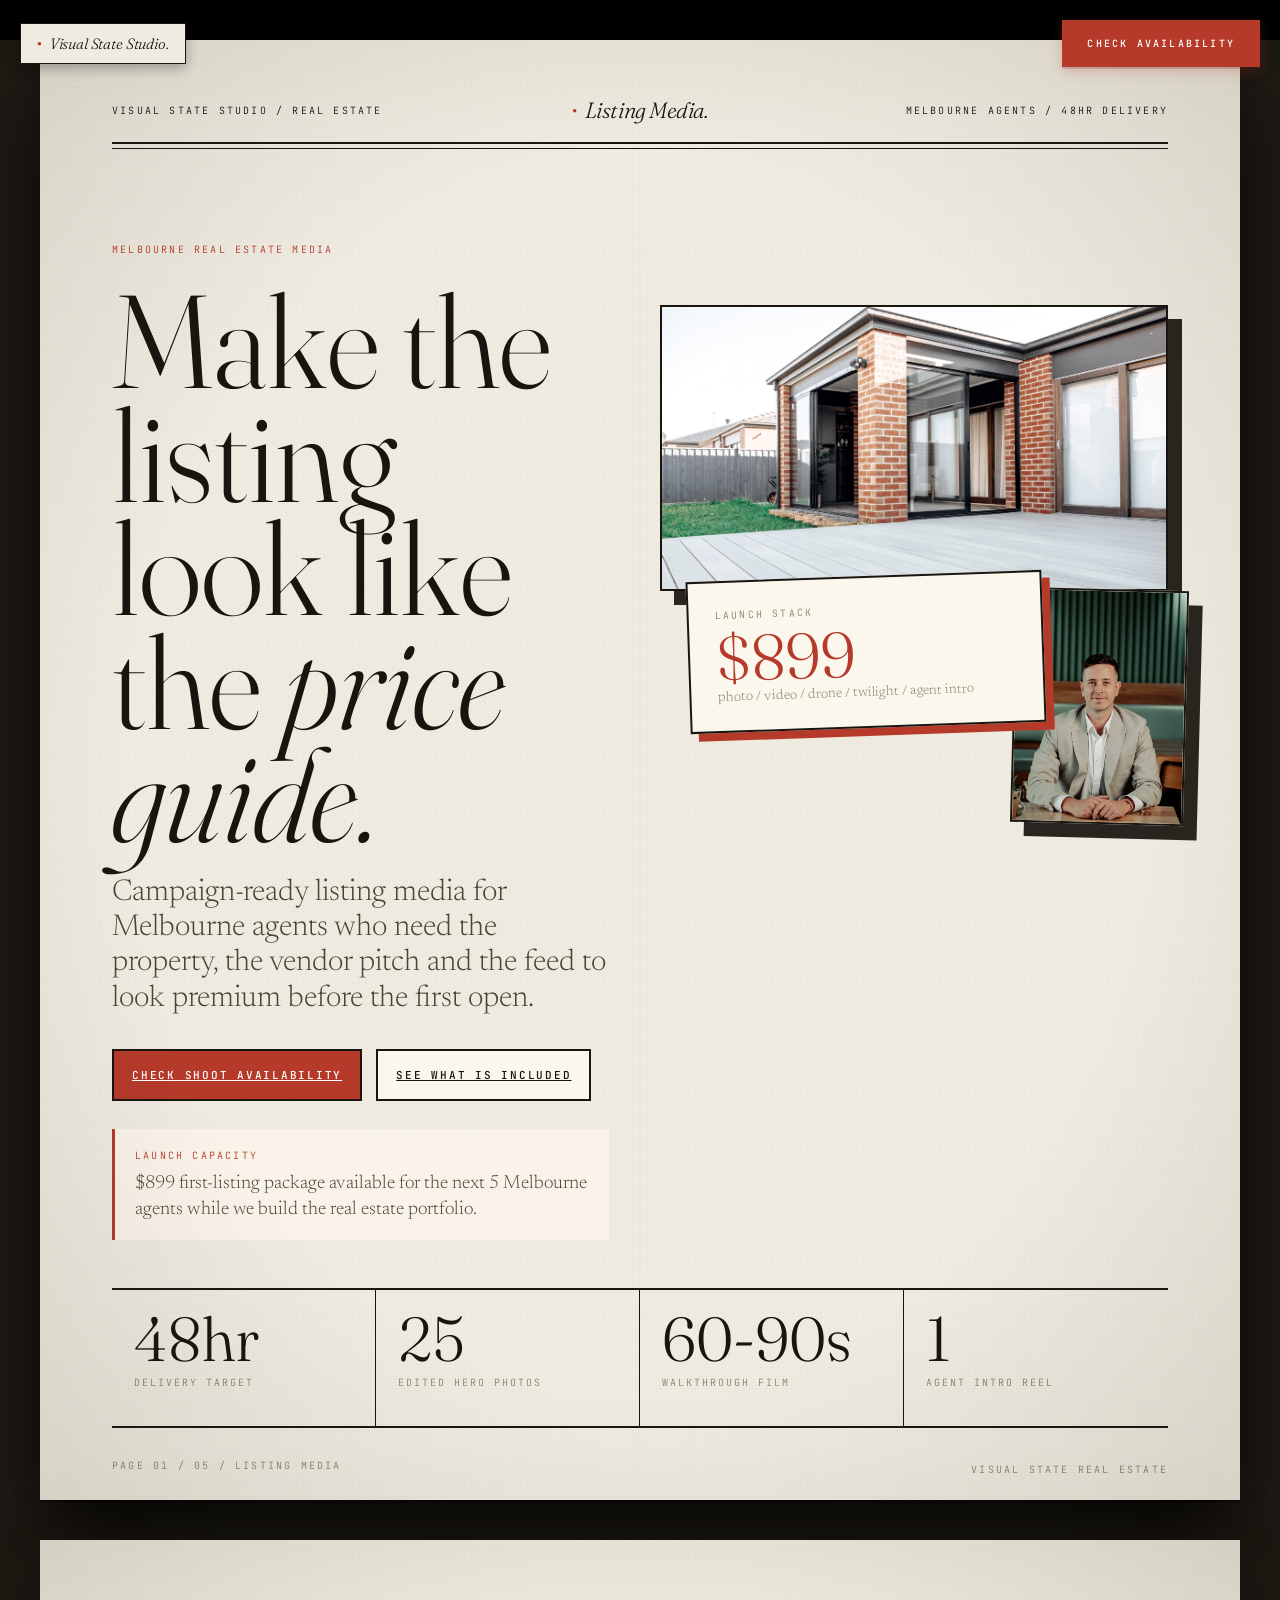
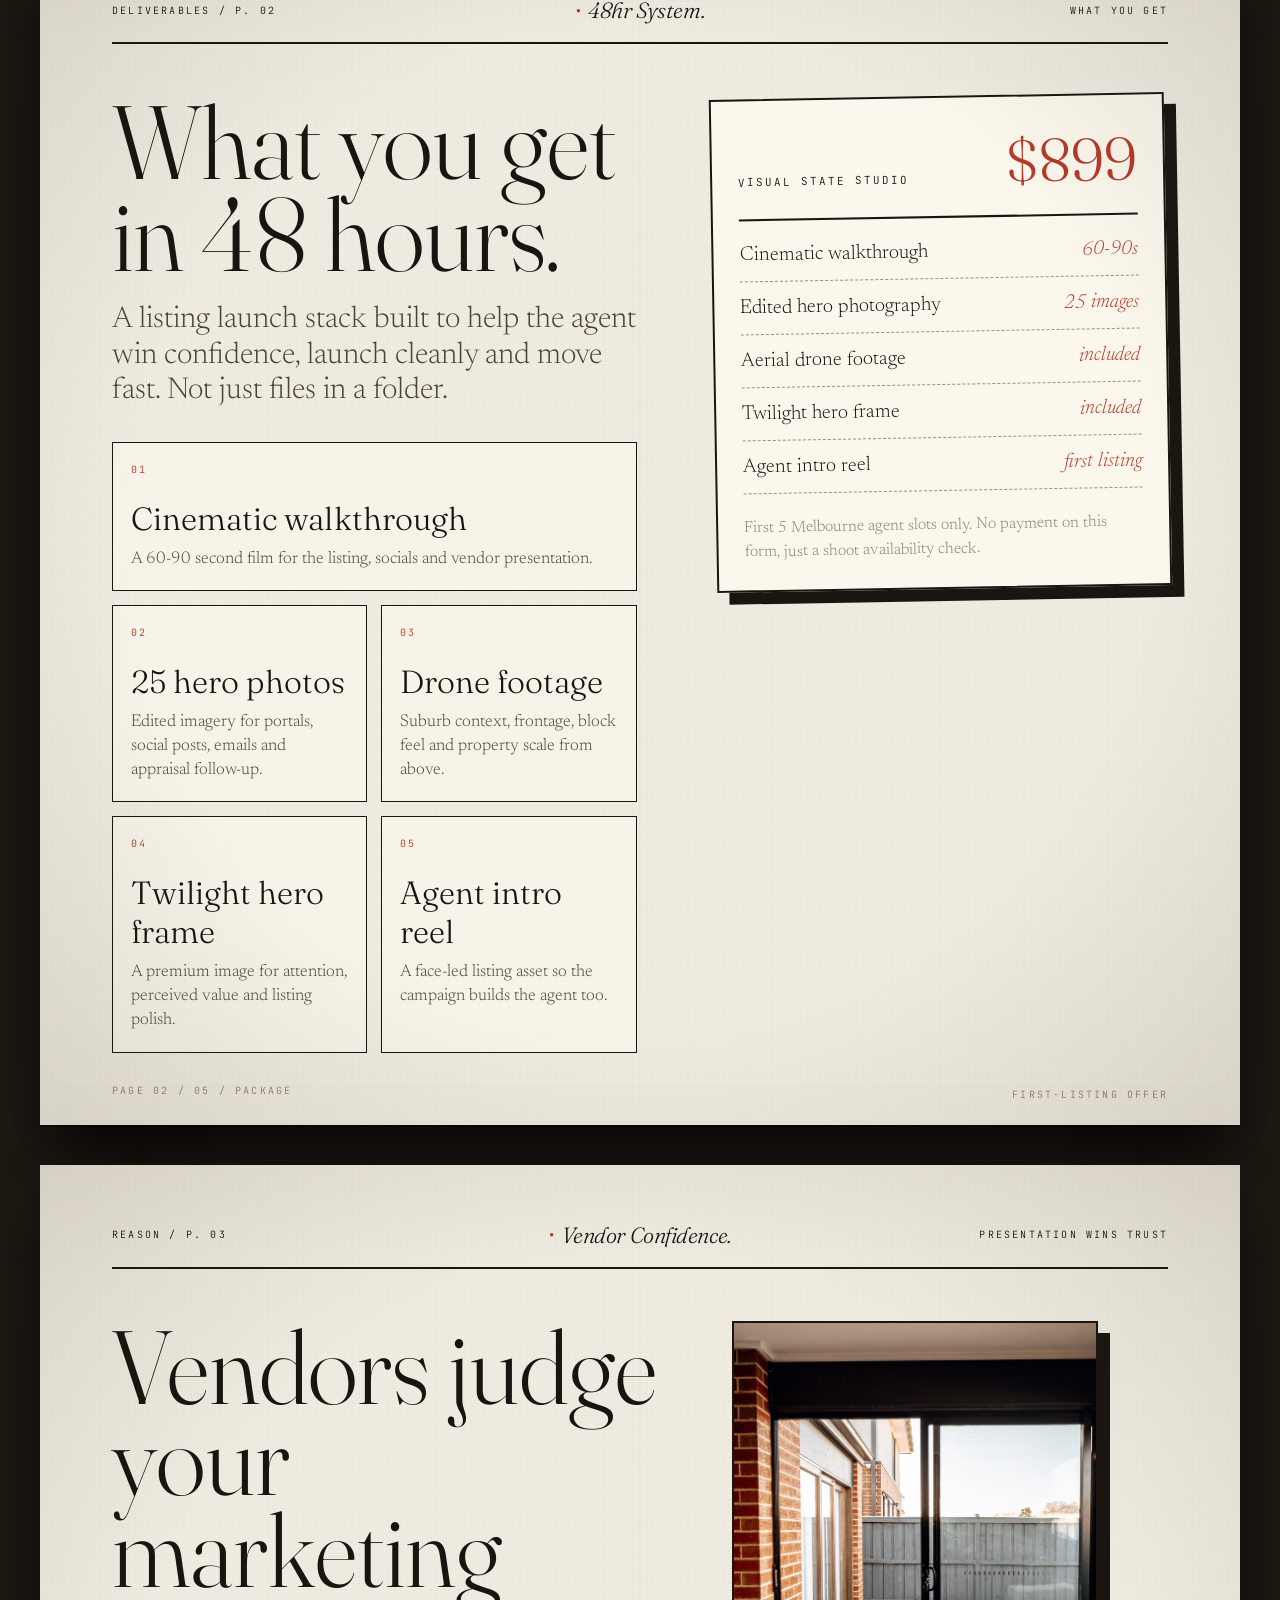
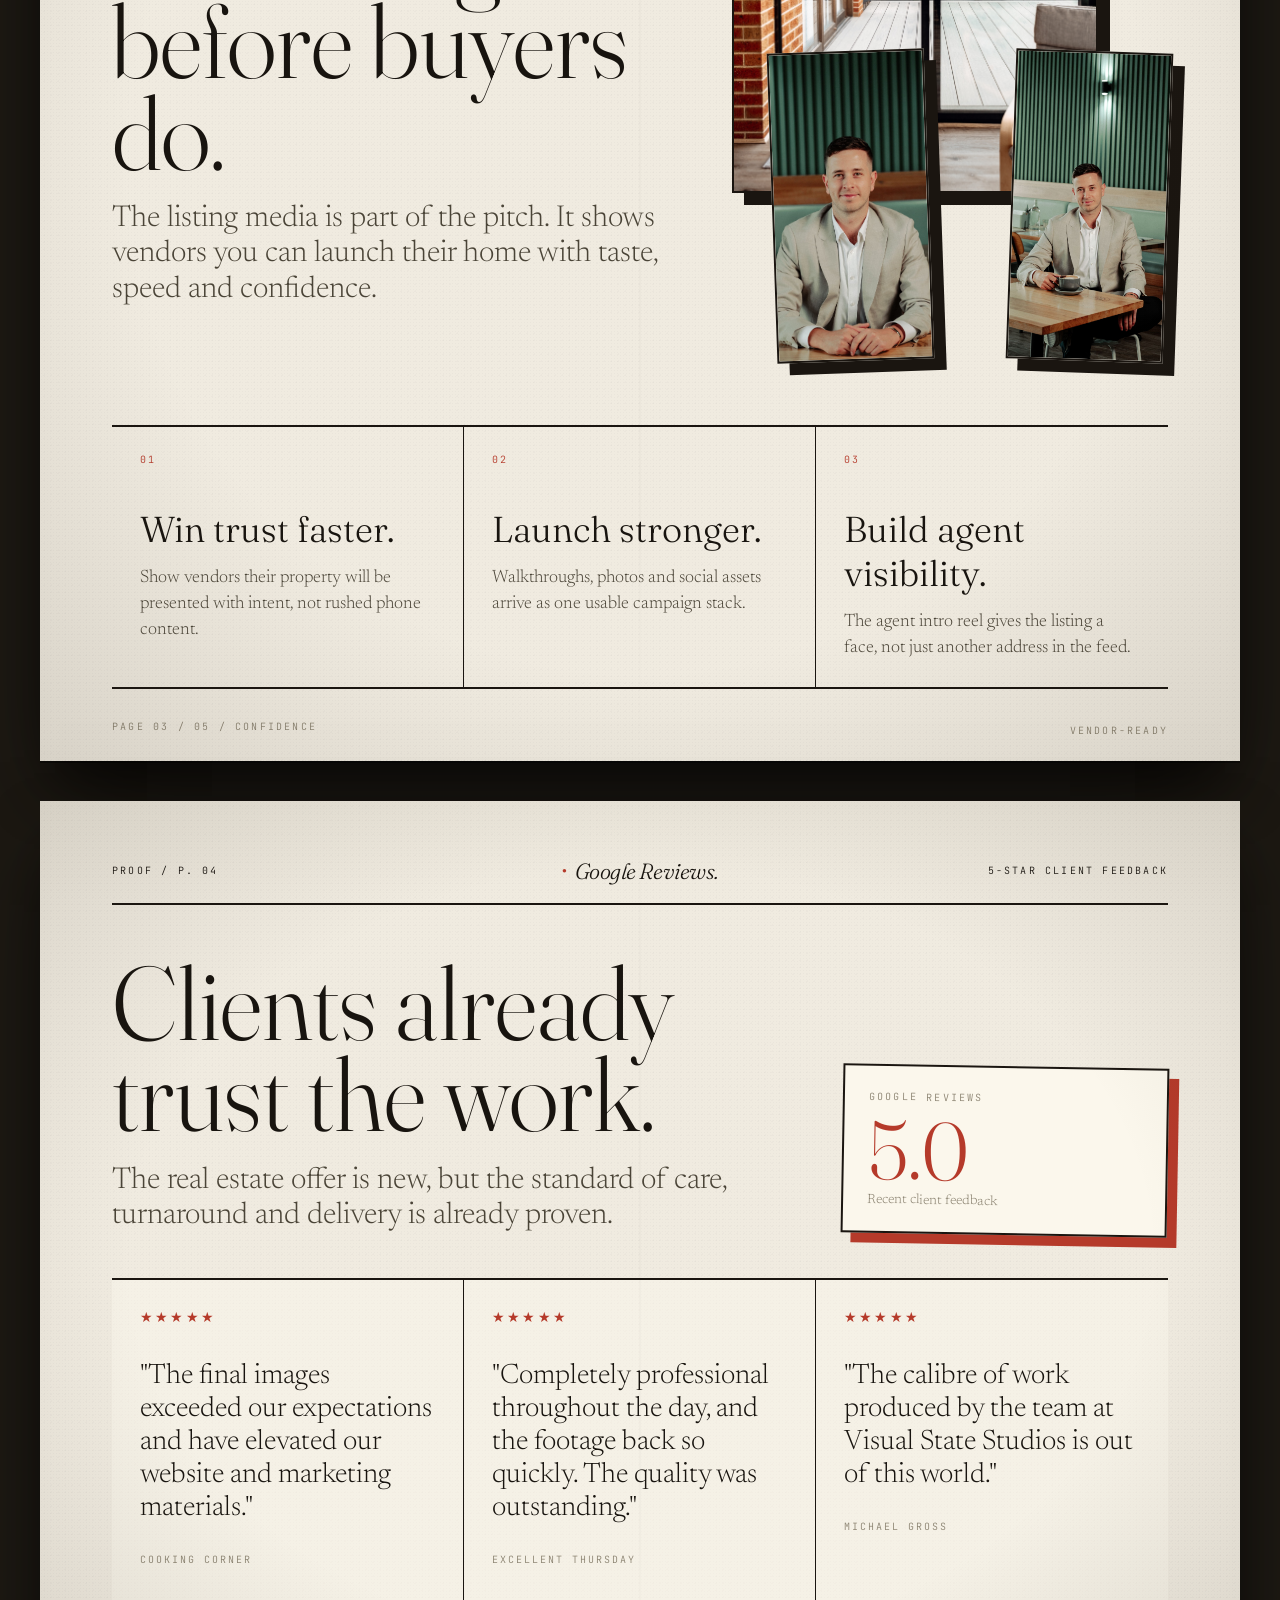
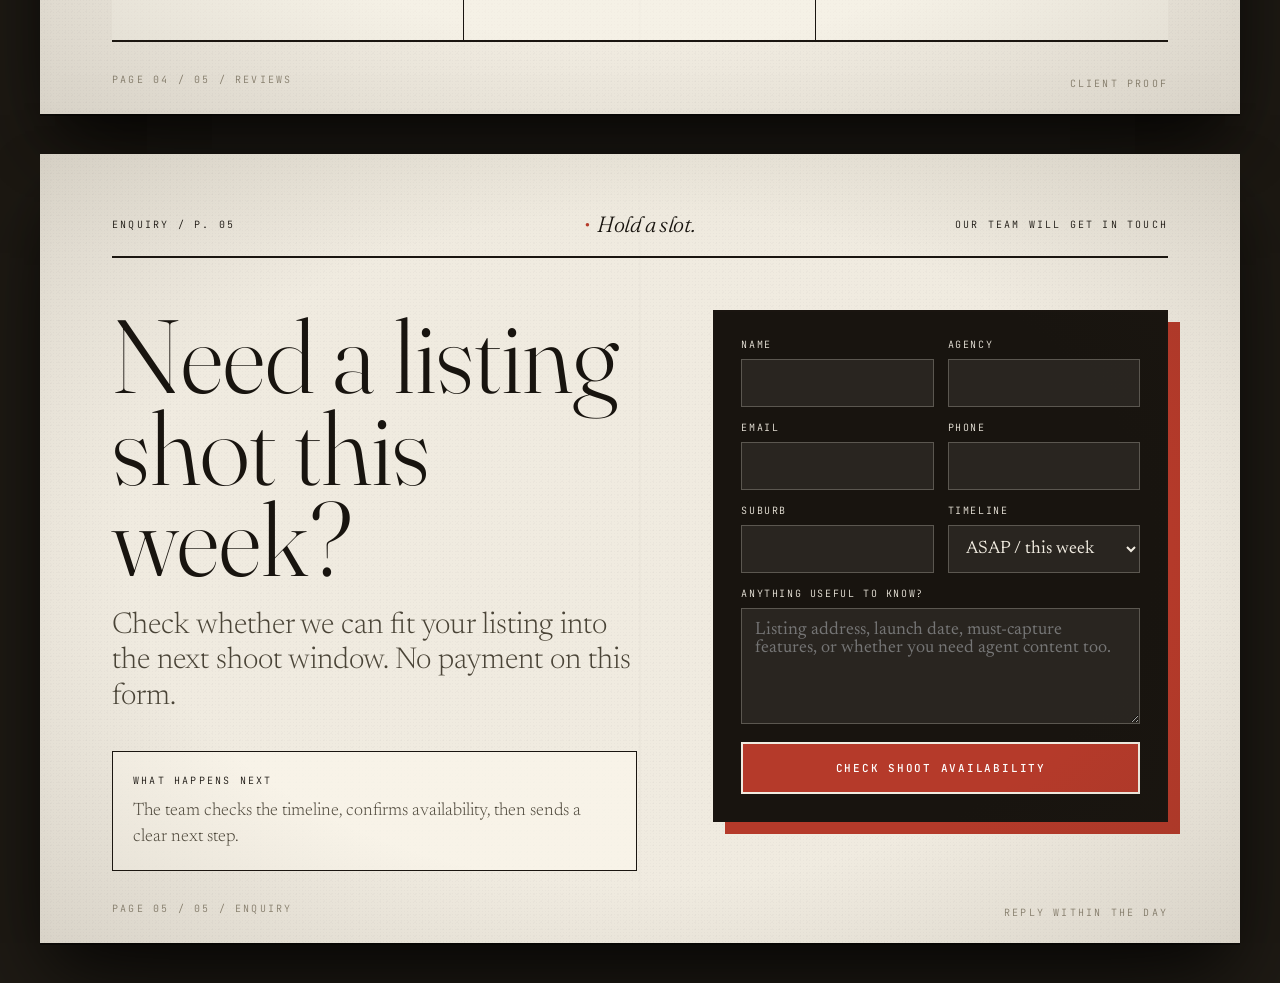
==== real-estate/index.html @ 93a96a88 "Add real estate landing page" ====
<!DOCTYPE html>
<html lang="en">
<head>
<meta charset="UTF-8">
<meta name="viewport" content="width=device-width, initial-scale=1.0">
<meta name="robots" content="noindex, nofollow">
<meta name="theme-color" content="#1E1A14">

<title>Real Estate Listing Media - Visual State Studio</title>
<meta name="description" content="Premium Melbourne real estate listing media for agents: cinematic walkthroughs, hero photos, drone, twilight and agent intro content.">
<link rel="canonical" href="https://visualstate.studio/real-estate/">

<meta property="og:type" content="website">
<meta property="og:url" content="https://visualstate.studio/real-estate/">
<meta property="og:title" content="Real Estate Listing Media - Visual State Studio">
<meta property="og:description" content="Make the listing look like the price guide. Photo, video, drone, twilight and agent launch assets for Melbourne agents.">
<meta property="og:image" content="https://visualstate.studio/assets/real-estate/house-1-web.jpg">
<meta property="og:site_name" content="Visual State Studio">

<meta name="twitter:card" content="summary_large_image">
<meta name="twitter:title" content="Real Estate Listing Media - Visual State Studio">
<meta name="twitter:description" content="Premium listing media for Melbourne agents. 48-hour launch package available.">
<meta name="twitter:image" content="https://visualstate.studio/assets/real-estate/house-1-web.jpg">

<link rel="icon" type="image/svg+xml" href="../assets/favicon/favicon.svg">
<link rel="icon" type="image/x-icon" href="../assets/favicon/favicon.ico">
<link rel="apple-touch-icon" sizes="180x180" href="../assets/favicon/favicon-180x180.png">

<link rel="preconnect" href="https://fonts.googleapis.com">
<link rel="preconnect" href="https://fonts.gstatic.com" crossorigin>
<link rel="preload" as="style" href="https://fonts.googleapis.com/css2?family=Fraunces:ital,opsz,wght@0,9..144,300;0,9..144,400;1,9..144,300;1,9..144,400&family=Newsreader:ital,wght@0,300;0,400;1,300;1,400&family=JetBrains+Mono:wght@300;400;500&family=Caveat:wght@400;600&display=swap">
<link href="https://fonts.googleapis.com/css2?family=Fraunces:ital,opsz,wght@0,9..144,300;0,9..144,400;1,9..144,300;1,9..144,400&family=Newsreader:ital,wght@0,300;0,400;1,300;1,400&family=JetBrains+Mono:wght@300;400;500&family=Caveat:wght@400;600&display=swap" rel="stylesheet">

<link rel="stylesheet" href="../assets/css/site.css">
<link rel="stylesheet" href="../assets/css/real-estate.css">
</head>
<body class="real-estate-page">

<div class="topbar">
  <a href="#cover" class="topbar-brand">Visual State Studio.</a>
  <a href="#enquiry" class="topbar-cta" data-arrow="none">Check availability</a>
</div>

<main>
  <article class="page re-cover" id="cover" data-screen-label="01 / Real Estate">
    <header class="letterhead">
      <div class="letterhead-left">Visual State Studio / Real Estate</div>
      <div class="letterhead-mark">Listing <em>Media.</em></div>
      <div class="letterhead-right">Melbourne agents / 48hr delivery</div>
    </header>
    <div class="rule-thin"></div>

    <div class="re-hero">
      <div class="re-copy">
        <span class="mono re-kicker">Melbourne real estate media</span>
        <h1>Make the listing look like the <em>price guide.</em></h1>
        <p>
          Campaign-ready listing media for Melbourne agents who need the property, the vendor pitch
          and the feed to look premium before the first open.
        </p>
        <div class="re-actions">
          <a class="re-btn re-btn-primary" href="#enquiry">Check shoot availability</a>
          <a class="re-btn re-btn-secondary" href="#package">See what is included</a>
        </div>
        <div class="re-capacity-note">
          <span class="mono">Launch capacity</span>
          <p>$899 first-listing package available for the next 5 Melbourne agents while we build the real estate portfolio.</p>
        </div>
      </div>

      <div class="re-visual-stack" aria-label="Listing media preview">
        <figure class="re-frame re-frame-main">
          <video class="re-hero-video" autoplay muted loop playsinline preload="metadata" poster="../assets/real-estate/house-1-web.jpg">
            <source src="../assets/real-estate/6000kbs.mp4" type="video/mp4">
          </video>
        </figure>
        <figure class="re-frame re-frame-small">
          <img src="../assets/real-estate/agent-1-web.jpg" alt="Real estate agent brand content captured by Visual State Studio">
        </figure>
        <div class="re-stat-card">
          <span class="mono">Launch stack</span>
          <strong>$899</strong>
          <small>photo / video / drone / twilight / agent intro</small>
        </div>
      </div>
    </div>

    <div class="re-proof-strip" aria-label="Offer highlights">
      <div><strong>48hr</strong><span>delivery target</span></div>
      <div><strong>25</strong><span>edited hero photos</span></div>
      <div><strong>60-90s</strong><span>walkthrough film</span></div>
      <div><strong>1</strong><span>agent intro reel</span></div>
    </div>

    <div class="page-number">Page 01 / 05 / Listing Media</div>
    <div class="page-stamp">Visual State Real Estate</div>
  </article>

  <article class="page re-package" id="package" data-screen-label="02 / Package">
    <header class="letterhead">
      <div class="letterhead-left">Deliverables / P. 02</div>
      <div class="letterhead-mark">48hr <em>System.</em></div>
      <div class="letterhead-right">What you get</div>
    </header>

    <div class="re-section-grid">
      <div>
        <h2>What you get in 48 hours.</h2>
        <p class="re-lead">
          A listing launch stack built to help the agent win confidence, launch cleanly and move fast.
          Not just files in a folder.
        </p>
        <div class="re-deliverables" aria-label="Listing launch deliverables">
          <article>
            <span class="mono">01</span>
            <h3>Cinematic walkthrough</h3>
            <p>A 60-90 second film for the listing, socials and vendor presentation.</p>
          </article>
          <article>
            <span class="mono">02</span>
            <h3>25 hero photos</h3>
            <p>Edited imagery for portals, social posts, emails and appraisal follow-up.</p>
          </article>
          <article>
            <span class="mono">03</span>
            <h3>Drone footage</h3>
            <p>Suburb context, frontage, block feel and property scale from above.</p>
          </article>
          <article>
            <span class="mono">04</span>
            <h3>Twilight hero frame</h3>
            <p>A premium image for attention, perceived value and listing polish.</p>
          </article>
          <article>
            <span class="mono">05</span>
            <h3>Agent intro reel</h3>
            <p>A face-led listing asset so the campaign builds the agent too.</p>
          </article>
        </div>
      </div>
      <div class="re-receipt">
        <div class="re-receipt-head">
          <span>Visual State Studio</span>
          <strong>$899</strong>
        </div>
        <ul>
          <li><span>Cinematic walkthrough</span><em>60-90s</em></li>
          <li><span>Edited hero photography</span><em>25 images</em></li>
          <li><span>Aerial drone footage</span><em>included</em></li>
          <li><span>Twilight hero frame</span><em>included</em></li>
          <li><span>Agent intro reel</span><em>first listing</em></li>
        </ul>
        <p>First 5 Melbourne agent slots only. No payment on this form, just a shoot availability check.</p>
      </div>
    </div>

    <div class="page-number">Page 02 / 05 / Package</div>
    <div class="page-stamp">First-listing offer</div>
  </article>

  <article class="page re-why" id="why" data-screen-label="03 / Vendor Confidence">
    <header class="letterhead">
      <div class="letterhead-left">Reason / P. 03</div>
      <div class="letterhead-mark">Vendor <em>Confidence.</em></div>
      <div class="letterhead-right">Presentation wins trust</div>
    </header>

    <div class="re-why-layout">
      <div class="re-why-heading">
        <h2>Vendors judge your marketing before buyers do.</h2>
        <p class="re-lead">
          The listing media is part of the pitch. It shows vendors you can launch their home with taste, speed and confidence.
        </p>
      </div>
      <div class="re-proof-collage" aria-label="Real estate content proof">
        <figure class="re-proof-house">
          <img src="../assets/real-estate/house-2-web.jpg" alt="Residential listing media photographed by Visual State Studio">
        </figure>
        <figure class="re-proof-agent re-proof-agent-one">
          <img src="../assets/real-estate/agent-1-web.jpg" alt="Real estate agent brand content captured by Visual State Studio">
        </figure>
        <figure class="re-proof-agent re-proof-agent-two">
          <img src="../assets/real-estate/agent%202.jpg" alt="Second real estate agent brand content captured by Visual State Studio">
        </figure>
      </div>
      <div class="re-reasons-wrap">
        <div class="re-reasons">
          <section>
            <span class="mono">01</span>
            <h3>Win trust faster.</h3>
            <p>Show vendors their property will be presented with intent, not rushed phone content.</p>
          </section>
          <section>
            <span class="mono">02</span>
            <h3>Launch stronger.</h3>
            <p>Walkthroughs, photos and social assets arrive as one usable campaign stack.</p>
          </section>
          <section>
            <span class="mono">03</span>
            <h3>Build agent visibility.</h3>
            <p>The agent intro reel gives the listing a face, not just another address in the feed.</p>
          </section>
        </div>
      </div>
    </div>

    <div class="page-number">Page 03 / 05 / Confidence</div>
    <div class="page-stamp">Vendor-ready</div>
  </article>

  <article class="page re-reviews-page" id="reviews" data-screen-label="04 / Reviews">
    <header class="letterhead">
      <div class="letterhead-left">Proof / P. 04</div>
      <div class="letterhead-mark">Google <em>Reviews.</em></div>
      <div class="letterhead-right">5-star client feedback</div>
    </header>

    <div class="re-reviews-layout">
      <div>
        <h2>Clients already trust the work.</h2>
        <p class="re-lead">
          The real estate offer is new, but the standard of care, turnaround and delivery is already proven.
        </p>
      </div>
      <div class="re-rating-stamp" aria-label="Google review rating">
        <span class="mono">Google reviews</span>
        <strong>5.0</strong>
        <small>Recent client feedback</small>
      </div>
    </div>

    <div class="re-review-grid" aria-label="Client Google reviews">
      <article>
        <div class="re-stars" aria-label="5 star review">★★★★★</div>
        <p>"The final images exceeded our expectations and have elevated our website and marketing materials."</p>
        <span>Cooking Corner</span>
      </article>
      <article>
        <div class="re-stars" aria-label="5 star review">★★★★★</div>
        <p>"Completely professional throughout the day, and the footage back so quickly. The quality was outstanding."</p>
        <span>Excellent Thursday</span>
      </article>
      <article>
        <div class="re-stars" aria-label="5 star review">★★★★★</div>
        <p>"The calibre of work produced by the team at Visual State Studios is out of this world."</p>
        <span>Michael Gross</span>
      </article>
    </div>

    <div class="page-number">Page 04 / 05 / Reviews</div>
    <div class="page-stamp">Client proof</div>
  </article>

  <article class="page re-form-page" id="enquiry" data-screen-label="05 / Enquiry">
    <header class="letterhead">
      <div class="letterhead-left">Enquiry / P. 05</div>
      <div class="letterhead-mark">Hold a <em>slot.</em></div>
      <div class="letterhead-right">Our team will get in touch</div>
    </header>

    <div class="re-form-grid">
      <div>
        <h2>Need a listing shot this week?</h2>
        <p class="re-lead">
          Check whether we can fit your listing into the next shoot window. No payment on this form.
        </p>
        <div class="re-note">
          <span class="mono">What happens next</span>
          <p>The team checks the timeline, confirms availability, then sends a clear next step.</p>
        </div>
      </div>

      <form
        class="re-lead-form"
        action="https://josephds.app.n8n.cloud/webhook/real-estate-listing-enquiry"
        method="post"
      >
        <input type="hidden" name="leadType" value="Current or upcoming listing">
        <input type="hidden" name="packageInterest" value="$899 Listing Launch Package">
        <input type="hidden" name="budget" value="$899+">
        <div class="re-field-grid">
          <label>Name<input name="name" autocomplete="name" required></label>
          <label>Agency<input name="agency" autocomplete="organization"></label>
          <label>Email<input name="email" type="email" autocomplete="email" required></label>
          <label>Phone<input name="phone" autocomplete="tel"></label>
          <label>Suburb<input name="suburb" required></label>
          <label>Timeline
            <select name="timeline">
              <option value="ASAP / this week">ASAP / this week</option>
              <option value="Next 2 weeks">Next 2 weeks</option>
              <option value="This month">This month</option>
              <option value="Just researching">Just researching</option>
            </select>
          </label>
        </div>
        <label class="re-full-field">
          Anything useful to know?
          <textarea name="notes" rows="5" placeholder="Listing address, launch date, must-capture features, or whether you need agent content too."></textarea>
        </label>
        <button type="submit" class="re-submit">Check shoot availability</button>
      </form>
    </div>

    <div class="page-number">Page 05 / 05 / Enquiry</div>
    <div class="page-stamp">Reply within the day</div>
  </article>
</main>

<script src="../assets/js/site.js" defer></script>
</body>
</html>
---- assets/css/site.css ----
:root {
  --paper: #F0EBE0;
  --paper-shadow: #D8D2C3;
  --ink: #18140F;
  --ink-soft: #4A4437;
  --muted: #8A8270;
  --rule: #1A1510;
  --stamp: #B53A2A;
  --mark: #2542B5; /* hand annotations */
  --bg: #1E1A14;
  --background: #1E1A14; /* brand-guide alias */
  --paper-raised: #FBF7EC; /* lighter variant of --paper — used for the floating work-tile surface */

  /* Motion — per Brand Guide §09 */
  --ease-out-editorial: cubic-bezier(0.2, 0.7, 0.2, 1);
  --ease-standard:      cubic-bezier(0.4, 0.0, 0.2, 1);
  --ease-in:            cubic-bezier(0.4, 0.0, 1.0, 1.0);
  --dur-instant: 80ms;
  --dur-fast:    180ms;
  --dur-base:    320ms;
  --dur-slow:    560ms;
  --dur-reveal:  900ms;
}

/* Focus states — Brand Guide §08 — 2px --mark ring at 2px offset */
a:focus-visible,
button:focus-visible,
[role="button"]:focus-visible,
input:focus-visible,
textarea:focus-visible,
select:focus-visible {
  outline: 2px solid var(--mark);
  outline-offset: 2px;
}
.nav-dots a:focus-visible,
.topbar-cta:focus-visible,
.close-card:focus-visible,
.work-tile:focus-visible,
.lightbox-close:focus-visible,
.topbar-nav a:focus-visible {
  outline: 2px solid var(--mark);
  outline-offset: 2px;
}
* { margin: 0; padding: 0; box-sizing: border-box; }
html, body {
  background: var(--bg);
  font-family: 'Newsreader', Georgia, serif;
  color: var(--ink);
  -webkit-font-smoothing: antialiased;
  font-weight: 300;
  overflow-x: clip;
}

/* Dark leather desk background (between pages) */
body::before {
  content: '';
  position: fixed; inset: 0; z-index: -1;
  background:
    radial-gradient(ellipse at 50% 30%, #2a241a, #0d0a07 70%),
    linear-gradient(180deg, #1a1510, #0a0805);
  background-blend-mode: multiply;
}

/* ---------- TYPE ---------- */
.mono { font-family: 'JetBrains Mono', ui-monospace, monospace; font-size: 10px; letter-spacing: .22em; text-transform: uppercase; }
.disp { font-family: 'Fraunces', serif; font-weight: 300; letter-spacing: -.02em; }
.hand { font-family: 'Caveat', cursive; color: var(--mark); }
.read { font-family: 'Newsreader', serif; }
em { font-style: italic; }

/* ---------- PAGE SHELL ---------- */
.page {
  position: relative;
  max-width: min(1920px, calc(100vw - 80px));
  margin: 40px auto;
  background: var(--paper);
  color: var(--ink);
  padding: 56px 72px 72px;
  box-shadow:
    0 2px 0 rgba(0,0,0,.4),
    0 30px 60px -15px rgba(0,0,0,.6),
    0 50px 100px -20px rgba(0,0,0,.5);
  overflow: hidden;
  /* paper texture */
  background-image:
    radial-gradient(rgba(24,20,15,0.025) 1px, transparent 1px),
    radial-gradient(rgba(24,20,15,0.018) 1px, transparent 1px),
    linear-gradient(180deg, rgba(216,210,195,0.15), transparent 100px);
  background-size: 3px 3px, 7px 7px, 100% 100%;
  background-position: 0 0, 1px 2px, 0 0;
}
/* fold shadow down centre */
.page::before {
  content: '';
  position: absolute; top: 0; bottom: 0;
  left: 50%; width: 1px;
  background: linear-gradient(180deg, transparent, rgba(24,20,15,.08) 20%, rgba(24,20,15,.08) 80%, transparent);
  transform: translateX(-.5px);
  pointer-events: none;
  opacity: .5;
}
/* slight corner darkening */
.page::after {
  content: '';
  position: absolute; inset: 0;
  pointer-events: none;
  background: radial-gradient(ellipse at 50% 50%, transparent 60%, rgba(48,40,28,.12));
}

/* ---------- LETTERHEAD (top of each page) ---------- */
.letterhead {
  display: grid;
  grid-template-columns: 1fr auto 1fr;
  gap: 24px;
  padding-bottom: 18px;
  border-bottom: 2px solid var(--rule);
  margin-bottom: 4px;
  align-items: center;
}
.letterhead-left, .letterhead-right { font-size: 10px; letter-spacing: .22em; text-transform: uppercase; font-family: 'JetBrains Mono', monospace; color: var(--ink); }
.letterhead-right { text-align: right; }
.letterhead-mark {
  font-family: 'Fraunces', serif;
  font-style: italic;
  font-weight: 300;
  font-size: 22px;
  letter-spacing: -.02em;
  color: var(--ink);
  white-space: nowrap;
}
.letterhead-mark::before {
  content: '●';
  color: var(--stamp);
  font-size: 8px;
  vertical-align: middle;
  margin-right: 8px;
  transform: translateY(-3px);
  display: inline-block;
}

/* double-rule under letterhead */
.page > .letterhead + .rule-thin {
  border-top: 1px solid var(--rule);
  margin-top: 4px;
  margin-bottom: 40px;
}

/* ---------- PAGE METADATA STRIP ---------- */
.meta-strip {
  display: grid;
  grid-template-columns: repeat(4, 1fr);
  gap: 32px;
  padding: 18px 0;
  border-bottom: 1px solid var(--rule);
  margin-bottom: 48px;
}
.meta-field .mono { color: var(--muted); margin-bottom: 6px; display: block; }
.meta-field .value {
  font-family: 'Newsreader', serif;
  font-size: 16px;
  line-height: 1.3;
  color: var(--ink);
}
.meta-field .value em { font-style: italic; }

/* ---------- PAGE NUMBERING (bottom corner) ---------- */
.page-number {
  position: absolute;
  bottom: 28px; left: 72px;
  font-family: 'JetBrains Mono', monospace;
  font-size: 10px;
  letter-spacing: .22em;
  color: var(--muted);
  text-transform: uppercase;
}
.page-stamp {
  position: absolute;
  bottom: 24px; right: 72px;
  font-family: 'JetBrains Mono', monospace;
  font-size: 10px;
  letter-spacing: .22em;
  color: var(--muted);
  text-transform: uppercase;
}

/* ========================================================
   PAGE 01 — COVER
   ======================================================== */
.cover {
  padding: 56px 72px 80px;
}
.cover-hero {
  padding: 80px 0 100px;
}
.cover-kicker { color: var(--ink-soft); margin-bottom: 48px; }
.cover-kicker::before {
  content: '—'; margin-right: 14px; color: var(--stamp);
}
.cover-title {
  font-family: 'Fraunces', serif;
  font-weight: 300;
  font-size: clamp(64px, 11vw, 160px);
  line-height: .88;
  letter-spacing: -.045em;
  color: var(--ink);
  text-wrap: balance;
}
.cover-title em { font-style: italic; }
.cover-title .struck {
  text-decoration: line-through;
  text-decoration-thickness: 3px;
  text-decoration-color: var(--stamp);
  color: var(--ink-soft);
  position: relative;
}
/* hand-annotation replacing "agency" — arrow points LEFT back at the struck word */
.hand-fix {
  font-family: 'Caveat', cursive;
  color: var(--mark);
  font-size: clamp(26px, 2.6vw, 48px);
  position: absolute;
  top: 50%;
  left: calc(100% + 18px);
  transform: translateY(-55%) rotate(-4deg);
  font-weight: 500;
  white-space: nowrap;
  letter-spacing: 0;
  line-height: 1;
  pointer-events: none;
  display: inline-flex;
  align-items: center;
  gap: .18em;
}
.hand-fix::before {
  content: '←';
  display: inline-block;
  font-size: .85em;
  opacity: .85;
  transform: translateY(-.05em);
}

.cover-sub {
  max-width: 700px;
  font-family: 'Newsreader', serif;
  font-size: clamp(17px, 1.4vw, 22px);
  line-height: 1.45;
  color: var(--ink-soft);
  margin-top: 64px;
  text-wrap: pretty;
}
.cover-sub em { color: var(--ink); font-style: italic; }

/* Approved stamp on cover */
.stamp {
  position: absolute;
  top: 130px; right: 68px;
  padding: 14px 22px 16px;
  border: 3px solid var(--stamp);
  color: var(--stamp);
  font-family: 'JetBrains Mono', monospace;
  font-size: 12px;
  letter-spacing: .26em;
  text-transform: uppercase;
  transform: rotate(-6deg);
  opacity: 1;
  line-height: 1.4;
  text-align: center;
  background: rgba(181,58,42,.06);
  box-shadow: 0 0 0 1px var(--stamp), inset 0 0 0 2px rgba(181,58,42,.15);
}
.stamp em {
  display: block;
  font-family: 'Fraunces', serif;
  font-style: italic;
  font-size: 20px;
  letter-spacing: -.01em;
  margin-top: 3px;
  text-transform: none;
  font-weight: 400;
}
/* paper wear under stamp */
.stamp::before {
  content: '';
  position: absolute;
  inset: 2px;
  background: radial-gradient(ellipse, transparent 60%, rgba(181,58,42,.15));
  mix-blend-mode: multiply;
  pointer-events: none;
}

/* Cover footer — three columns */
.cover-foot {
  display: grid;
  grid-template-columns: 1fr 1fr 1fr;
  gap: 40px;
  padding-top: 36px;
  border-top: 1px solid var(--rule);
  margin-top: 80px;
}
.cover-foot-field .mono { color: var(--muted); display: block; margin-bottom: 8px; }
.cover-foot-field .value { font-family: 'Fraunces', serif; font-size: 22px; line-height: 1.15; color: var(--ink); font-style: italic; font-weight: 300; letter-spacing: -.01em; }

/* ========================================================
   PAGE 02 — THE CLIENTS (table)
   ======================================================== */
.clients-heading {
  font-family: 'Fraunces', serif;
  font-weight: 300;
  font-size: clamp(36px, 5vw, 68px);
  line-height: .95;
  letter-spacing: -.025em;
  margin-bottom: 12px;
  color: var(--ink);
}
.clients-heading em { font-style: italic; }
.clients-sub {
  max-width: 620px;
  font-size: 17px;
  line-height: 1.5;
  color: var(--ink-soft);
  margin-bottom: 56px;
}

.ledger {
  width: 100%;
  border-collapse: collapse;
  font-family: 'Newsreader', serif;
}
.ledger thead th {
  font-family: 'JetBrains Mono', monospace;
  font-size: 9px;
  letter-spacing: .24em;
  text-transform: uppercase;
  color: var(--muted);
  text-align: left;
  padding: 10px 12px;
  border-bottom: 1px solid var(--rule);
  font-weight: 500;
}
.ledger thead th:last-child, .ledger tbody td:last-child { text-align: right; }
.ledger tbody tr {
  border-bottom: 1px solid rgba(24,20,15,.15);
  cursor: pointer;
  transition: background .2s;
}
.ledger tbody tr:hover { background: rgba(181,58,42,.05); }
.ledger tbody tr.open { background: rgba(181,58,42,.04); }
.ledger tbody td {
  padding: 22px 12px;
  font-size: 18px;
  vertical-align: top;
  color: var(--ink);
}
.ledger .cli-no { font-family: 'JetBrains Mono', monospace; font-size: 11px; letter-spacing: .2em; color: var(--muted); width: 60px; }
.ledger .cli-name { font-family: 'Fraunces', serif; font-size: 22px; line-height: 1.1; letter-spacing: -.015em; font-weight: 300; }
.ledger .cli-name em { font-style: italic; }
.ledger .cli-industry { color: var(--ink-soft); font-size: 15px; }
.ledger .cli-length { font-size: 15px; color: var(--ink-soft); width: 180px; }
.ledger .cli-result { font-style: italic; color: var(--ink); font-size: 16px; line-height: 1.3; }
.ledger .cli-result strong { color: var(--stamp); font-style: normal; font-weight: 400; }

/* Expanded row inside ledger */
.ledger tr.details-row {
  display: none;
  cursor: default;
}
.ledger tr.details-row.open {
  display: table-row;
}
.ledger tr.details-row:hover { background: transparent; }
.ledger tr.details-row td {
  padding: 0 12px 28px;
  border-bottom: none;
}
.ledger tr.details-row.open td { padding-top: 8px; }
.ledger tr.details-row .details-inner {
  display: grid;
  grid-template-columns: 2fr 3fr;
  gap: 40px;
  align-items: start;
  padding: 8px 0 24px;
}
.ledger .detail-copy p {
  font-size: 15px;
  line-height: 1.6;
  color: var(--ink-soft);
  margin-bottom: 14px;
}
.ledger .detail-copy p em { color: var(--ink); }
.ledger .detail-grid {
  display: grid;
  grid-template-columns: repeat(3, 1fr);
  gap: 4px;
}
.ledger .detail-grid img {
  width: 100%;
  aspect-ratio: 1;
  object-fit: cover;
  filter: saturate(.9);
}

/* ========================================================
   PAGE 03 — HOW WE WORK
   ======================================================== */
.rhythm-heading {
  font-family: 'Fraunces', serif;
  font-weight: 300;
  font-size: clamp(36px, 5vw, 68px);
  line-height: .95;
  letter-spacing: -.025em;
  margin-bottom: 12px;
  color: var(--ink);
}
.rhythm-heading em { font-style: italic; }
.rhythm-lead {
  max-width: 640px;
  font-size: 18px;
  line-height: 1.5;
  color: var(--ink-soft);
  margin-bottom: 56px;
}
.rhythm-lead em { color: var(--ink); font-style: italic; }

.rhythm-grid {
  display: grid;
  grid-template-columns: repeat(4, 1fr);
  border-top: 1px solid var(--rule);
  border-bottom: 1px solid var(--rule);
}
.rhythm-week {
  padding: 28px 20px 40px;
  border-right: 1px solid rgba(24,20,15,.15);
  position: relative;
}
.rhythm-week:last-child { border-right: 0; }
.rhythm-week .wk-no { color: var(--muted); margin-bottom: 24px; display: block; }
.rhythm-week h3 {
  font-family: 'Fraunces', serif;
  font-weight: 300;
  font-style: italic;
  font-size: 28px;
  line-height: 1.1;
  letter-spacing: -.015em;
  color: var(--ink);
  margin-bottom: 16px;
}
.rhythm-week ul { list-style: none; }
.rhythm-week li {
  font-size: 14px;
  line-height: 1.5;
  color: var(--ink-soft);
  padding: 6px 0;
  padding-left: 18px;
  position: relative;
}
.rhythm-week li::before {
  content: '—';
  position: absolute;
  left: 0;
  color: var(--stamp);
}

/* Handwritten annotation on the rhythm */
.rhythm-note {
  position: absolute;
  top: 10px; right: 16px;
  font-family: 'Caveat', cursive;
  color: var(--mark);
  font-size: 20px;
  transform: rotate(3deg);
  max-width: 140px;
  line-height: 1.1;
}

/* two-column aside after rhythm */
.rhythm-aside {
  display: grid;
  grid-template-columns: 1fr 1fr;
  gap: 64px;
  margin-top: 64px;
}
.rhythm-aside h4 { color: var(--muted); margin-bottom: 18px; font-family: 'JetBrains Mono', monospace; font-size: 10px; letter-spacing: .22em; text-transform: uppercase; font-weight: 500; }
.rhythm-aside p { font-size: 16px; line-height: 1.55; color: var(--ink); margin-bottom: 14px; }
.rhythm-aside em { font-style: italic; }

/* ========================================================
   PAGE 04 — THE STUDIO
   ======================================================== */
.studio-heading {
  font-family: 'Fraunces', serif;
  font-weight: 300;
  font-size: clamp(36px, 5vw, 68px);
  line-height: .95;
  letter-spacing: -.025em;
  margin-bottom: 56px;
  color: var(--ink);
}
.studio-heading em { font-style: italic; }

.studio-grid {
  display: grid;
  grid-template-columns: 1fr 1fr;
  gap: 60px;
}
.studio-card {
  padding: 32px 0;
  border-top: 2px solid var(--rule);
}
.studio-photo {
  aspect-ratio: 4/5;
  background: var(--paper-shadow);
  overflow: hidden;
  margin-bottom: 24px;
  filter: sepia(.08);
}
.studio-photo img { width: 100%; height: 100%; object-fit: cover; display: block; }
.studio-name {
  font-family: 'Fraunces', serif;
  font-weight: 300;
  font-size: 40px;
  line-height: 1;
  letter-spacing: -.02em;
  color: var(--ink);
  margin-bottom: 6px;
}
.studio-name em { font-style: italic; }
.studio-role { color: var(--muted); margin-bottom: 20px; display: block; }
.studio-bio { font-size: 15px; line-height: 1.6; color: var(--ink-soft); margin-bottom: 20px; }
.studio-sig {
  font-family: 'Caveat', cursive;
  color: var(--mark);
  font-size: 30px;
  line-height: 1;
  margin-top: 10px;
  display: block;
  white-space: nowrap;
}

.studio-quote {
  grid-column: 1 / -1;
  margin-top: 48px;
  padding: 48px 56px;
  background: rgba(24,20,15,.04);
  border-left: 3px solid var(--stamp);
  font-family: 'Fraunces', serif;
  font-style: italic;
  font-weight: 300;
  font-size: 26px;
  line-height: 1.25;
  letter-spacing: -.015em;
  color: var(--ink);
}
.studio-quote::before { content: '"'; margin-right: 4px; color: var(--stamp); }
.studio-quote::after { content: '"'; margin-left: 4px; color: var(--stamp); }

/* ========================================================
   PAGE 05 — NEXT STEP
   ======================================================== */
.close-heading {
  font-family: 'Fraunces', serif;
  font-weight: 300;
  font-size: clamp(48px, 7vw, 108px);
  line-height: 1.0;
  letter-spacing: -.035em;
  margin-bottom: 64px;
  color: var(--ink);
  max-width: 900px;
  text-wrap: balance;
}
.close-heading em { font-style: italic; }
.close-sub {
  max-width: 640px;
  font-size: 19px;
  line-height: 1.5;
  color: var(--ink-soft);
  margin-bottom: 72px;
}

.close-grid {
  display: grid;
  grid-template-columns: repeat(3, 1fr);
  border-top: 2px solid var(--rule);
  border-bottom: 2px solid var(--rule);
  margin-bottom: 60px;
}
.close-card {
  padding: 36px 28px 40px;
  border-right: 1px solid rgba(24,20,15,.15);
  cursor: pointer;
  transition: background var(--dur-fast) var(--ease-out-editorial);
  text-decoration: none;
  color: inherit;
  display: flex;
  flex-direction: column;
  align-items: flex-start;
}
.close-card:last-child { border-right: 0; }
.close-card:hover { background: rgba(181,58,42,.05); }
.close-card .cc-no { color: var(--muted); margin-bottom: 20px; display: block; }
.close-card h3 {
  font-family: 'Fraunces', serif;
  font-weight: 300;
  font-style: italic;
  font-size: 30px;
  line-height: 1.1;
  color: var(--ink);
  letter-spacing: -.015em;
  margin-bottom: 10px;
}
.close-card .cc-detail {
  font-size: 14px;
  line-height: 1.5;
  color: var(--ink-soft);
  margin-bottom: 22px;
  flex: 1;
}
/* close-card CTA — now a visible chip. Variant primary/secondary handled via parent mod class. */
.close-card .cc-cta {
  font-family: 'JetBrains Mono', monospace;
  font-size: 10px;
  letter-spacing: .22em;
  text-transform: uppercase;
  font-weight: 500;
  padding: 14px 22px;
  min-height: 44px;
  display: inline-flex;
  gap: 10px;
  align-items: center;
  background: transparent;
  color: var(--ink);
  border: 1px solid var(--ink);
  transition:
    transform var(--dur-fast) var(--ease-out-editorial),
    background-color var(--dur-fast) var(--ease-out-editorial),
    color var(--dur-fast) var(--ease-out-editorial),
    box-shadow var(--dur-fast) var(--ease-out-editorial);
}
.close-card .cc-cta::after {
  content: '→';
  transition: transform var(--dur-fast) var(--ease-out-editorial);
}
.close-card:hover .cc-cta {
  background: var(--ink);
  color: var(--paper);
  transform: translateY(-2px);
}
.close-card:hover .cc-cta::after { transform: translateX(3px); }
/* Primary variant — Option 01 "Book a call" */
.close-card--primary .cc-cta {
  background: var(--stamp);
  color: var(--paper);
  border-color: var(--stamp);
  box-shadow: 0 4px 12px rgba(181,58,42,.28), 0 2px 0 rgba(24,20,15,.15);
}
.close-card--primary:hover .cc-cta {
  background: var(--stamp);
  color: var(--paper);
  border-color: var(--stamp);
  filter: brightness(.92) saturate(1.05);
  box-shadow: 0 8px 20px rgba(181,58,42,.4), 0 3px 0 rgba(24,20,15,.2);
}

.close-foot {
  display: grid;
  grid-template-columns: 1fr 1fr;
  gap: 40px;
  align-items: end;
  padding-top: 40px;
  border-top: 1px solid var(--rule);
}
.close-foot .sig-block { text-align: left; }
.close-foot .sig-line {
  height: 1px; background: var(--ink); margin-bottom: 8px; max-width: 220px;
}
.close-foot .sig-name { font-family: 'Caveat', cursive; color: var(--mark); font-size: 28px; line-height: 1; margin-bottom: 4px; }
.close-foot .sig-title { color: var(--muted); font-family: 'JetBrains Mono', monospace; font-size: 10px; letter-spacing: .22em; text-transform: uppercase; }
.close-foot .address { text-align: right; }
.close-foot .address .mono { color: var(--muted); margin-bottom: 6px; display: block; }
.close-foot .address p { font-size: 14px; line-height: 1.5; color: var(--ink); }

/* ========================================================
   PAGE — PAIN POINTS
   ======================================================== */
.pains-heading {
  font-family: 'Fraunces', serif;
  font-weight: 300;
  font-size: clamp(40px, 6vw, 88px);
  line-height: .95;
  letter-spacing: -.03em;
  margin: 12px 0 56px;
  color: var(--ink);
  max-width: 900px;
  text-wrap: balance;
}
.pains-heading em { font-style: italic; }

.pains-list {
  border-top: 1px solid var(--rule);
}
.pain {
  display: grid;
  grid-template-columns: 1.4fr 1fr;
  gap: 60px;
  padding: 40px 0;
  border-bottom: 1px solid rgba(24,20,15,.15);
  align-items: start;
  position: relative;
}
.pain-problem { position: relative; }
.pain-no { color: var(--muted); display: block; margin-bottom: 16px; }
.pain-quote {
  font-family: 'Fraunces', serif;
  font-weight: 300;
  font-size: clamp(26px, 3.4vw, 48px);
  line-height: 1.05;
  letter-spacing: -.02em;
  color: var(--ink);
  text-wrap: balance;
}
.pain-quote em { font-style: italic; color: var(--stamp); }
.pain-fix {
  padding-top: 6px;
  border-left: 2px solid var(--stamp);
  padding-left: 24px;
}
.pain-fix .mono { color: var(--stamp); display: block; margin-bottom: 10px; }
.pain-fix p {
  font-family: 'Newsreader', serif;
  font-size: 17px;
  line-height: 1.5;
  color: var(--ink);
}
.pains-kicker {
  margin-top: 40px;
  /* Reserve clearance for absolute-positioned .page-number / .page-stamp
     (which sit at bottom:24-28px within the .page). Page padding-bottom is
     72px desktop / 96px mobile, but that's eaten by flow content when the
     pains list is tall. This padding-bottom guarantees the kicker line and
     the footer stamps never share pixels. */
  padding-bottom: 72px;
  text-align: center;
}
.pains-hand {
  font-size: 28px;
  display: inline-block;
  transform: rotate(-2deg);
}

/* ========================================================
   PAGE — CLIENTS (talent-folio reel cards)
   ======================================================== */
.work-grid {
  display: grid;
  grid-template-columns: repeat(3, 1fr);
  gap: 16px;
  margin-top: 16px;
}
.work-tile {
  background: var(--paper-raised);
  border: 1px solid var(--rule);
  padding: 12px 12px 14px;
  box-shadow: 0 4px 0 rgba(20,17,13,.1);
  cursor: pointer;
  transition: transform .2s, box-shadow .2s;
  text-decoration: none;
  color: var(--ink);
  display: flex;
  flex-direction: column;
  position: relative;
}
.work-tile:hover { transform: translateY(-2px); box-shadow: 0 6px 0 rgba(20,17,13,.15); }

.work-tile .wt-slate {
  display: grid;
  grid-template-columns: 1fr auto;
  gap: 10px;
  align-items: center;
  padding-bottom: 8px;
  margin-bottom: 10px;
  border-bottom: 1px dashed var(--rule);
  font-family: 'JetBrains Mono', monospace;
  font-size: 9px;
  letter-spacing: .2em;
  text-transform: uppercase;
  font-weight: 500;
  color: var(--muted);
}
.work-tile .wt-slate .wt-stamp-mini {
  color: var(--stamp);
  border: 1px solid var(--stamp);
  padding: 2px 6px;
  font-size: 8px;
  letter-spacing: .22em;
}

.work-tile .wt-ph {
  position: relative;
  aspect-ratio: 4/5;
  overflow: hidden;
  background: var(--paper-shadow);
  filter: sepia(.05) saturate(.95);
}
.work-tile .wt-ph img {
  width: 100%;
  height: 100%;
  object-fit: cover;
  transition: transform 1s cubic-bezier(.16,1,.3,1);
  display: block;
}
.work-tile:hover .wt-ph img { transform: scale(1.04); }

/* Expand hint that fades in on hover */
.work-tile .wt-expand {
  position: absolute;
  bottom: 10px; right: 10px;
  background: rgba(24,20,15,.88);
  color: var(--paper);
  padding: 6px 10px;
  font-family: 'JetBrains Mono', monospace;
  font-size: 9px;
  letter-spacing: .22em;
  text-transform: uppercase;
  opacity: 0;
  transform: translateY(6px);
  transition: opacity .3s, transform .3s;
  pointer-events: none;
}
.work-tile:hover .wt-expand { opacity: 1; transform: none; }

.work-tile .wt-info {
  padding-top: 12px;
  display: grid;
  grid-template-columns: 1fr auto;
  gap: 8px;
  align-items: baseline;
}
.work-tile .wt-info .wt-name {
  font-family: 'Fraunces', serif;
  font-weight: 300;
  font-size: 24px;
  letter-spacing: -.015em;
  line-height: 1;
  color: var(--ink);
}
.work-tile .wt-info .wt-name em { font-style: italic; color: var(--stamp); }
.work-tile .wt-info .wt-pg {
  font-family: 'JetBrains Mono', monospace;
  font-size: 9px;
  letter-spacing: .2em;
  color: var(--muted);
  font-weight: 500;
}
.work-tile .wt-row2 {
  margin-top: 6px;
  display: flex;
  justify-content: space-between;
  font-family: 'Newsreader', serif;
  font-size: 13px;
  color: var(--ink-soft);
  gap: 12px;
}
.work-tile .wt-row2 strong { color: var(--stamp); font-weight: 400; font-style: italic; }

.work-foot {
  margin-top: 32px;
  padding-top: 24px;
  border-top: 1px solid var(--rule);
  display: flex;
  justify-content: space-between;
  align-items: baseline;
  font-family: 'JetBrains Mono', monospace;
  font-size: 10px;
  letter-spacing: .22em;
  text-transform: uppercase;
  color: var(--muted);
}
.work-foot em { font-family: 'Fraunces', serif; font-style: italic; font-size: 20px; letter-spacing: -.01em; color: var(--ink); text-transform: none; }

/* ========================================================
   CLIENT LIGHTBOX / EXPANDED VIEW
   ======================================================== */
.lightbox {
  position: fixed;
  inset: 0;
  z-index: 100;
  background: rgba(10,8,5,.92);
  backdrop-filter: blur(10px);
  display: none;
  overflow-y: auto;
  padding: 40px 20px;
}
.lightbox.open { display: block; animation: lbIn .3s ease; }
@keyframes lbIn { from { opacity: 0; } to { opacity: 1; } }

.lightbox-inner {
  max-width: 1180px;
  width: calc(100% - 20px);
  margin: 0 auto;
  background: var(--paper);
  color: var(--ink);
  padding: 56px 64px 72px;
  box-shadow: 0 40px 80px rgba(0,0,0,.6);
  position: relative;
  background-image:
    radial-gradient(rgba(24,20,15,0.025) 1px, transparent 1px),
    radial-gradient(rgba(24,20,15,0.018) 1px, transparent 1px);
  background-size: 3px 3px, 7px 7px;
  animation: lbUp .4s ease;
}
@keyframes lbUp { from { transform: translateY(20px); } to { transform: none; } }

.lightbox-close {
  position: absolute;
  top: 24px; right: 24px;
  width: 44px; height: 44px;
  border: 1px solid var(--rule);
  background: transparent;
  cursor: pointer;
  font-family: 'JetBrains Mono', monospace;
  font-size: 14px;
  color: var(--ink);
  transition: background .2s, color .2s;
  display: flex;
  align-items: center;
  justify-content: center;
}
.lightbox-close:hover { background: var(--ink); color: var(--paper); }

.lb-head {
  display: grid;
  grid-template-columns: 1fr auto;
  gap: 24px;
  padding-bottom: 24px;
  border-bottom: 2px solid var(--rule);
  margin-bottom: 40px;
  align-items: end;
}
.lb-head .lb-title {
  font-family: 'Fraunces', serif;
  font-weight: 300;
  font-size: clamp(44px, 5vw, 72px);
  line-height: 1;
  letter-spacing: -.025em;
  color: var(--ink);
}
.lb-head .lb-title em { font-style: italic; color: var(--stamp); }
.lb-head .lb-kicker { color: var(--muted); font-family: 'JetBrains Mono', monospace; font-size: 10px; letter-spacing: .22em; text-transform: uppercase; margin-bottom: 10px; display: block; }

.lb-meta {
  display: flex;
  flex-direction: column;
  gap: 8px;
  align-items: flex-end;
  text-align: right;
}
.lb-meta .mono { color: var(--muted); font-family: 'JetBrains Mono', monospace; font-size: 10px; letter-spacing: .22em; text-transform: uppercase; }
.lb-meta .val { font-family: 'Fraunces', serif; font-style: italic; font-size: 22px; color: var(--ink); letter-spacing: -.01em; line-height: 1.1; }
.lb-meta .val strong { color: var(--stamp); font-style: normal; font-weight: 400; }

.lb-gallery {
  column-count: 3;
  column-gap: 10px;
}
.lb-gallery .lb-shot {
  break-inside: avoid;
  margin: 0 0 10px;
  background: var(--paper-shadow);
  position: relative;
  display: block;
  overflow: hidden;
}
.lb-gallery .lb-shot img {
  width: 100%;
  height: auto;
  display: block;
}
/* Size classes no longer change layout — kept for backward-compat; first image still reads as hero visually by position */
.lb-gallery .lb-shot.s-hero,
.lb-gallery .lb-shot.s-tall,
.lb-gallery .lb-shot.s-wide,
.lb-gallery .lb-shot.s-reg { grid-column: auto; grid-row: auto; }

.lb-foot {
  margin-top: 40px;
  padding-top: 20px;
  border-top: 1px solid var(--rule);
  display: flex;
  justify-content: space-between;
  align-items: baseline;
  font-family: 'JetBrains Mono', monospace;
  font-size: 10px;
  letter-spacing: .22em;
  text-transform: uppercase;
  color: var(--muted);
}
.lb-foot em {
  font-family: 'Fraunces', serif;
  font-style: italic;
  font-size: 18px;
  color: var(--ink);
  text-transform: none;
  letter-spacing: -.01em;
}

/* Prevent page scroll when lightbox open */
body.lb-open { overflow: hidden; }

/* Pipeline closer (shared copy line) */
.pipeline-closer {
  margin-top: 40px;
  font-family: 'Fraunces', serif;
  font-weight: 300;
  font-size: clamp(22px, 2.4vw, 32px);
  line-height: 1.2;
  letter-spacing: -.015em;
  color: var(--ink);
  font-style: italic;
  text-align: center;
  padding-top: 32px;
  /* Reserve clearance from absolute-positioned .page-stamp / .page-number.
     Matches .pains-kicker (72px / 88px mobile) for consistent page-footer rhythm. */
  padding-bottom: 72px;
  border-top: 1px solid var(--rule);
}
.pipeline-closer em { color: var(--stamp); font-style: italic; }

/* ========================================================
   PAGE 02 — PIPELINE
   ======================================================== */
.pipeline-grid {
  display: grid;
  grid-template-columns: repeat(3, 1fr);
  border-top: 1px solid var(--rule);
  border-left: 1px solid var(--rule);
  margin-top: 8px;
}
.pipeline-tile {
  padding: 30px 26px 34px;
  border-right: 1px solid var(--rule);
  border-bottom: 1px solid var(--rule);
  position: relative;
  min-height: 240px;
  background: transparent;
  display: flex;
  flex-direction: column;
}
.pipeline-tile .pt-no { color: var(--muted); margin-bottom: 18px; display: block; }
.pipeline-tile h3 {
  font-family: 'Fraunces', serif;
  font-weight: 300;
  font-style: italic;
  font-size: 30px;
  line-height: 1.05;
  letter-spacing: -.02em;
  color: var(--ink);
  margin-bottom: 14px;
}
.pipeline-tile p {
  font-size: 14px;
  line-height: 1.55;
  color: var(--ink-soft);
  flex: 1;
}
.pipeline-tile .pt-tag {
  display: inline-block;
  font-family: 'JetBrains Mono', monospace;
  font-size: 9px;
  letter-spacing: .22em;
  text-transform: uppercase;
  padding: 5px 10px;
  border: 1px solid var(--rule);
  color: var(--ink);
  margin-top: 16px;
  width: fit-content;
}
.pipeline-tile--soon { background: rgba(24,20,15,.03); }
.pipeline-tile .pt-tag--soon { color: var(--stamp); border-color: var(--stamp); }

/* Background-imagery variant — paper-tinted scrim over hero photo */
.pipeline-tile--bg {
  background-repeat: no-repeat, no-repeat;
  background-position: center, center;
  background-size: cover, cover;
  /* First layer: 88% paper scrim keeps ink text at ~AAA contrast (15:1 reduced to ~13:1).
     Second layer: the actual client photo set per-tile via data-bg CSS below. */
}
.pipeline-tile--bg .pt-no,
.pipeline-tile--bg p { color: var(--ink-soft); }
/* Make sure tag chip stays legible against textured bg */
.pipeline-tile--bg .pt-tag {
  background: rgba(240,235,224,.75);
  backdrop-filter: blur(2px);
}

/* Per-tile background images (mapped in services page) */
.pipeline-tile--bg-film {
  background-image:
    linear-gradient(rgba(240,235,224,0.88), rgba(240,235,224,0.88)),
    url('/assets/pearl/01.jpg');
}
.pipeline-tile--bg-design {
  background-image:
    linear-gradient(rgba(240,235,224,0.88), rgba(240,235,224,0.88)),
    url('/assets/dhf/01.jpg');
}
.pipeline-tile--bg-web {
  background-image:
    linear-gradient(rgba(240,235,224,0.88), rgba(240,235,224,0.88)),
    url('/assets/hr-homestyle/01.jpg');
}
.pipeline-tile--bg-social {
  background-image:
    linear-gradient(rgba(240,235,224,0.88), rgba(240,235,224,0.88)),
    url('/assets/hoops/01.jpg');
}
.pipeline-tile--bg-paid {
  background-image:
    linear-gradient(rgba(240,235,224,0.88), rgba(240,235,224,0.88)),
    url('/assets/tommy/01.jpg');
}

/* NEW service card — AI integration, with rotated stamp overlay */
.pipeline-tile--new {
  background: rgba(181,58,42,.04);
  position: relative;
}
/* Stamp now sits top-left; push the "Service 06" label down so it clears
   the rotated stamp without collision. Stamp is ~64px wide, rotated -6deg. */
.pipeline-tile--new .pt-no { padding-left: 72px; }
.pipeline-tile .pt-tag--new {
  color: var(--stamp);
  border-color: var(--stamp);
  background: rgba(181,58,42,.06);
}
.pipeline-tile .pt-stamp-new {
  position: absolute;
  top: 18px;
  left: 20px;
  padding: 6px 12px 7px;
  border: 2px solid var(--stamp);
  color: var(--stamp);
  font-family: 'JetBrains Mono', monospace;
  font-size: 11px;
  letter-spacing: .26em;
  text-transform: uppercase;
  font-weight: 500;
  transform: rotate(-6deg);
  background: rgba(240,235,224,.92);
  box-shadow: 0 0 0 1px var(--stamp), inset 0 0 0 2px rgba(181,58,42,.1);
  pointer-events: none;
  line-height: 1;
  z-index: 2;
}
.pipeline-tile .pt-stamp-new::before {
  content: '';
  position: absolute;
  inset: 2px;
  background: radial-gradient(ellipse, transparent 55%, rgba(181,58,42,.18));
  mix-blend-mode: multiply;
  pointer-events: none;
}

/* ========================================================
   PAGE 05 — FOUNDERS (custom per founder)
   ======================================================== */
.founders-wrap { display: flex; flex-direction: column; gap: 64px; }

/* ---------- JOSEPH: Technical spec / car-guy / camera card ---------- */
.founder--joseph {
  background:
    repeating-linear-gradient(0deg, transparent 0 23px, rgba(24,20,15,.06) 23px 24px),
    var(--paper);
  border: 1px solid var(--rule);
  position: relative;
  padding: 0;
}
.founder-j-slate {
  background: var(--ink);
  color: var(--paper);
  padding: 16px 22px;
  display: flex;
  flex-direction: column;
  gap: 10px;
  border-bottom: 3px double var(--paper);
}
.founder-j-slate-row {
  display: flex;
  justify-content: space-between;
  align-items: center;
  gap: 24px;
  min-height: 14px;
  line-height: 1.4;
}
.founder-j-slate-row .mono { color: var(--paper); opacity: .85; font-size: 10px; }
.founder-j-slate-row:first-child .mono:last-child { opacity: 1; }

.founder-j-main {
  display: grid;
  grid-template-columns: 0.9fr 1.1fr;
  gap: 0;
}
.founder-j-photo {
  position: relative;
  aspect-ratio: 4/5;
  background: var(--paper-shadow);
  overflow: hidden;
  border-right: 1px solid var(--rule);
  filter: contrast(1.02) saturate(.9);
}
.founder-j-photo img {
  width: 100%; height: 100%; object-fit: cover; display: block;
}
/* corner crop marks */
.founder-j-corner {
  position: absolute;
  width: 18px; height: 18px;
  border: 2px solid var(--stamp);
}
.founder-j-corner.tl { top: 10px; left: 10px; border-right: 0; border-bottom: 0; }
.founder-j-corner.tr { top: 10px; right: 10px; border-left: 0; border-bottom: 0; }
.founder-j-corner.bl { bottom: 10px; left: 10px; border-right: 0; border-top: 0; }
.founder-j-corner.br { bottom: 10px; right: 10px; border-left: 0; border-top: 0; }
.founder-j-label {
  position: absolute;
  bottom: 16px; left: 50%;
  transform: translateX(-50%);
  background: rgba(24,20,15,.85);
  color: var(--paper);
  padding: 6px 12px;
  font-size: 9px;
  letter-spacing: .24em;
}
.founder-j-body {
  padding: 36px 40px 40px;
  position: relative;
  background: var(--paper);
}
.founder-j-name {
  font-family: 'Fraunces', serif;
  font-weight: 300;
  font-size: 48px;
  line-height: 1;
  letter-spacing: -.02em;
  color: var(--ink);
  margin-bottom: 6px;
}
.founder-j-name em { font-style: italic; }
.founder-j-role { color: var(--muted); display: block; margin-bottom: 24px; }

.founder-j-specs {
  list-style: none;
  border-top: 1px solid var(--rule);
  margin-bottom: 24px;
}
.founder-j-specs li {
  display: grid;
  grid-template-columns: 90px 1fr;
  gap: 20px;
  padding: 10px 0;
  border-bottom: 1px solid rgba(24,20,15,.15);
  align-items: baseline;
}
.founder-j-specs li .mono { color: var(--muted); font-size: 9px; }
.founder-j-specs li span:last-child {
  font-family: 'Newsreader', serif;
  font-size: 15px;
  color: var(--ink);
}
.founder-j-specs li em { font-style: italic; color: var(--stamp); }

.founder-j-bio {
  font-size: 15px;
  line-height: 1.6;
  color: var(--ink-soft);
  margin-bottom: 22px;
}
.founder-j-bio em { font-style: italic; color: var(--ink); }

.founder-j-foot {
  display: flex;
  justify-content: space-between;
  align-items: center;
  padding-top: 16px;
  border-top: 1px solid var(--rule);
}
.founder-j-stamp {
  padding: 5px 10px;
  border: 1px solid var(--stamp);
  color: var(--stamp);
  font-size: 9px;
  letter-spacing: .22em;
}

/* ---------- ALEECE: Ruled ledger / accountant's book card ---------- */
.founder--aleece {
  background:
    repeating-linear-gradient(180deg,
      transparent 0 27px,
      rgba(37,66,181,.1) 27px 28px),
    linear-gradient(90deg,
      var(--paper) 0,
      var(--paper) 70px,
      rgba(181,58,42,.5) 70px,
      rgba(181,58,42,.5) 71px,
      var(--paper) 71px);
  border: 1px solid var(--rule);
  position: relative;
  padding: 0;
}
.founder-a-header {
  padding: 14px 22px 14px 90px;
  border-bottom: 2px solid var(--rule);
  display: flex;
  justify-content: space-between;
  align-items: center;
  background: rgba(240, 235, 224, .6);
  backdrop-filter: blur(1px);
}
.founder-a-header-left {
  display: flex;
  gap: 18px;
}
.founder-a-header .mono { color: var(--muted); font-size: 10px; }

.founder-a-main {
  display: grid;
  grid-template-columns: 1.1fr 0.9fr;
  gap: 0;
}
.founder-a-body {
  padding: 40px 40px 40px 90px;
  position: relative;
}
.founder-a-name {
  font-family: 'Fraunces', serif;
  font-weight: 300;
  font-size: 48px;
  line-height: 1;
  letter-spacing: -.02em;
  color: var(--ink);
  margin-bottom: 6px;
}
.founder-a-name em { font-style: italic; }
.founder-a-role { color: var(--muted); display: block; margin-bottom: 28px; }

.founder-a-entries {
  margin-bottom: 24px;
}
.founder-a-entry {
  display: grid;
  grid-template-columns: 100px 1fr;
  gap: 16px;
  padding: 10px 0;
  /* Ruled ledger background already provides horizontal separators — no per-entry border */
  align-items: baseline;
}
.founder-a-entry .mono { color: var(--mark); font-size: 9px; }
.founder-a-entry span:last-child {
  font-family: 'Newsreader', serif;
  font-size: 16px;
  color: var(--ink);
}
.founder-a-entry em { font-style: italic; }

.founder-a-bio {
  font-size: 15px;
  line-height: 1.6;
  color: var(--ink-soft);
  margin-bottom: 22px;
}
.founder-a-bio em { font-style: italic; color: var(--ink); }

.founder-a-foot {
  display: flex;
  justify-content: space-between;
  align-items: center;
  padding-top: 16px;
  border-top: 1px solid var(--rule);
}
.founder-a-stamp {
  padding: 5px 10px;
  border: 1px solid var(--mark);
  color: var(--mark);
  font-size: 9px;
  letter-spacing: .22em;
  transform: rotate(-2deg);
}

.founder-a-photo {
  position: relative;
  aspect-ratio: 4/5;
  background: var(--paper-shadow);
  margin: 40px 40px 40px 0;
  overflow: visible;
  filter: sepia(.12) contrast(1.02);
  box-shadow: 0 6px 20px rgba(0,0,0,.15);
}
.founder-a-photo img {
  width: 100%; height: 100%; object-fit: cover; display: block;
}
.founder-a-tape {
  position: absolute;
  width: 70px; height: 22px;
  background: rgba(234, 220, 170, .7);
  box-shadow: 0 2px 4px rgba(0,0,0,.1);
  z-index: 2;
}
.founder-a-tape.tape1 { top: -10px; left: -18px; transform: rotate(-8deg); }
.founder-a-tape.tape2 { bottom: -10px; right: -18px; transform: rotate(6deg); }
.founder-a-caption {
  position: absolute;
  bottom: -28px; left: 0;
  font-family: 'Caveat', cursive;
  color: var(--mark);
  font-size: 18px;
}
.founder-a-caption .mono {
  font-family: 'JetBrains Mono', monospace;
  font-size: 10px;
  letter-spacing: .22em;
  color: var(--mark);
}

/* Responsive for founders — snapped to brand-guide spacing scale */
@media (max-width: 900px) {
  .pipeline-grid { grid-template-columns: 1fr; }
  .founder-j-main, .founder-a-main { grid-template-columns: 1fr; }
  .founder-j-photo { border-right: 0; border-bottom: 1px solid var(--rule); }
  /* Defensive: prevent images escaping their card at any viewport.
     Keep object-fit/height:100% (desktop) behaviour — just add max-width guard. */
  .founder-j-photo img,
  .founder-a-photo img { max-width: 100%; }
  .founder-j-body { padding: 24px; }
  .founder--aleece { background: var(--paper); }
  .founder-a-header { padding: 16px 24px; }
  .founder-a-body { padding: 24px; }
  .founder-a-photo { margin: 0 24px 40px; }
  .founder-j-name, .founder-a-name { font-size: 36px; }
}

/* ========================================================
   DOSSIER NAV — sticky right side
   ======================================================== */
.nav-dots {
  position: fixed;
  right: 28px; top: 50%;
  transform: translateY(-50%);
  z-index: 50;
  display: flex;
  flex-direction: column;
  gap: 16px;
  padding: 16px 12px;
  background: rgba(240, 235, 224, .9);
  backdrop-filter: blur(6px);
  box-shadow: 0 4px 20px rgba(0,0,0,.3);
}
.nav-dots a {
  display: flex;
  align-items: center;
  gap: 10px;
  text-decoration: none;
  font-family: 'JetBrains Mono', monospace;
  font-size: 9px;
  letter-spacing: .2em;
  text-transform: uppercase;
  color: var(--ink-soft);
  cursor: pointer;
  /* Brand Guide §11 — widened hit area */
  min-height: 22px;
  padding: 4px 2px;
}
.nav-dots a:hover { color: var(--ink); }
.nav-dots a.active { color: var(--stamp); }
.nav-dots .tick {
  width: 18px; height: 1px;
  background: currentColor;
  transition: width .25s;
}
.nav-dots a.active .tick { width: 34px; }

/* Top bar — brand + page nav + CTA */
.topbar {
  position: fixed;
  top: 20px; left: 20px; right: 20px;
  z-index: 40;
  padding: 0;
  display: grid;
  grid-template-columns: auto 1fr auto;
  align-items: center;
  gap: 16px;
  pointer-events: none;
}
.topbar > * { pointer-events: auto; }
.topbar-brand {
  font-family: 'Fraunces', serif;
  font-style: italic;
  font-weight: 300;
  font-size: 15px;
  letter-spacing: -.01em;
  background: var(--paper);
  color: var(--ink);
  padding: 10px 16px;
  border: 1px solid var(--rule);
  box-shadow: 0 4px 12px rgba(0,0,0,.3);
  text-decoration: none;
}
.topbar-brand::before {
  content: '●';
  color: var(--stamp);
  font-size: 8px;
  margin-right: 8px;
  vertical-align: middle;
  transform: translateY(-2px);
  display: inline-block;
}
.topbar-middle {
  /* Natural grid-column-2 centering — the parent .topbar is a 3-column grid
     (auto 1fr auto); this middle cell is centered inside its own column. */
  justify-self: center;
  background: rgba(240,235,224,.94);
  backdrop-filter: blur(6px);
  padding: 8px 16px;
  border: 1px solid var(--rule);
  box-shadow: 0 4px 12px rgba(0,0,0,.25);
}
.topbar-middle .mono { color: var(--ink-soft); font-size: 10px; }

/* Top-bar page navigation — site-wide */
.topbar-nav {
  display: flex;
  gap: 4px;
  align-items: center;
}
.topbar-nav a {
  font-family: 'JetBrains Mono', monospace;
  font-size: 10px;
  letter-spacing: .22em;
  text-transform: uppercase;
  font-weight: 500;
  color: var(--muted);
  text-decoration: none;
  padding: 12px 14px;
  min-height: 44px;
  display: inline-flex;
  align-items: center;
  position: relative;
  transition: color var(--dur-fast) var(--ease-out-editorial);
}
.topbar-nav a:hover { color: var(--ink); }
.topbar-nav a[aria-current="page"] {
  color: var(--ink);
}
.topbar-nav a[aria-current="page"]::after {
  content: '';
  position: absolute;
  left: 14px;
  right: 14px;
  bottom: 8px;
  height: 1px;
  background: var(--ink);
}
.topbar-nav .sep {
  color: var(--muted);
  opacity: .5;
  padding: 0 2px;
  user-select: none;
}

/* ---------- BUTTON EMPHASIS SYSTEM (3 tiers, per Brand Guide §08) ---------- */
/* Primary — solid --stamp fill, --paper label, arrow. Used for "Book a call". */
.btn-primary,
.topbar-cta {
  font-family: 'JetBrains Mono', monospace;
  font-size: 10px;
  letter-spacing: .22em;
  text-transform: uppercase;
  font-weight: 500;
  padding: 16px 24px;
  min-height: 44px;
  display: inline-flex;
  align-items: center;
  gap: 10px;
  background: var(--stamp);
  color: var(--paper);
  border: 1px solid var(--stamp);
  box-shadow: 0 4px 12px rgba(181,58,42,.28), 0 2px 0 rgba(24,20,15,.15);
  text-decoration: none;
  cursor: pointer;
  transition:
    transform var(--dur-fast) var(--ease-out-editorial),
    background-color var(--dur-fast) var(--ease-out-editorial),
    border-color var(--dur-fast) var(--ease-out-editorial),
    box-shadow var(--dur-fast) var(--ease-out-editorial),
    filter var(--dur-fast) var(--ease-out-editorial);
}
.btn-primary::after,
.topbar-cta::after {
  content: '→';
  font-family: 'JetBrains Mono', monospace;
  transition: transform var(--dur-fast) var(--ease-out-editorial);
}
/* Suppress ::after arrow when topbar-cta already includes a literal arrow in its label */
.topbar-cta[data-arrow="none"]::after { content: none; }

.btn-primary:hover,
.topbar-cta:hover {
  background: var(--stamp);
  border-color: var(--stamp);
  color: var(--paper);
  transform: translateY(-2px);
  filter: brightness(.92) saturate(1.05);
  box-shadow: 0 8px 20px rgba(181,58,42,.4), 0 3px 0 rgba(24,20,15,.2);
}
.btn-primary:hover::after,
.topbar-cta:hover::after { transform: translateX(3px); }
.btn-primary:active,
.topbar-cta:active { transform: translateY(0); }

/* Secondary — outlined, transparent default, fills on hover. */
.btn-secondary {
  font-family: 'JetBrains Mono', monospace;
  font-size: 10px;
  letter-spacing: .22em;
  text-transform: uppercase;
  font-weight: 500;
  padding: 14px 22px;
  min-height: 44px;
  display: inline-flex;
  align-items: center;
  gap: 10px;
  background: transparent;
  color: var(--ink);
  border: 1px solid var(--ink);
  text-decoration: none;
  cursor: pointer;
  transition:
    transform var(--dur-fast) var(--ease-out-editorial),
    background-color var(--dur-fast) var(--ease-out-editorial),
    color var(--dur-fast) var(--ease-out-editorial);
}
.btn-secondary::after {
  content: '→';
  font-family: 'JetBrains Mono', monospace;
  transition: transform var(--dur-fast) var(--ease-out-editorial);
}
.btn-secondary:hover {
  background: var(--ink);
  color: var(--paper);
  transform: translateY(-2px);
}
.btn-secondary:hover::after { transform: translateX(3px); }
.btn-secondary:active { transform: translateY(0); }

/* Tertiary — utility pill: no fill, hover underlines, subtle lift. */
.btn-tertiary {
  font-family: 'JetBrains Mono', monospace;
  font-size: 10px;
  letter-spacing: .22em;
  text-transform: uppercase;
  font-weight: 500;
  padding: 8px 4px;
  min-height: 22px;
  display: inline-flex;
  align-items: center;
  gap: 8px;
  background: transparent;
  color: var(--ink);
  border: 0;
  text-decoration: none;
  cursor: pointer;
  position: relative;
  transition:
    transform var(--dur-fast) var(--ease-out-editorial),
    color var(--dur-fast) var(--ease-out-editorial);
}
.btn-tertiary::after {
  content: '';
  position: absolute;
  left: 4px; right: 4px;
  bottom: 4px;
  height: 1px;
  background: currentColor;
  transform: scaleX(0);
  transform-origin: left center;
  transition: transform var(--dur-fast) var(--ease-out-editorial);
}
.btn-tertiary:hover { transform: translateY(-1px); color: var(--stamp); }
.btn-tertiary:hover::after { transform: scaleX(1); }
@media (max-width: 768px) {
  .btn-tertiary { min-height: 44px; padding: 12px 8px; }
}

/* Reveal — Brand Guide §09 — translateY 24px → 0, --dur-reveal, --ease-out-editorial, 80ms children stagger */
.reveal {
  opacity: 0;
  transform: translateY(24px);
  transition: opacity var(--dur-reveal) var(--ease-out-editorial),
              transform var(--dur-reveal) var(--ease-out-editorial);
}
.reveal.in { opacity: 1; transform: none; }
.reveal-d1 { transition-delay: 80ms; }
.reveal-d2 { transition-delay: 160ms; }
.reveal-d3 { transition-delay: 240ms; }

/* Small-state transitions — hover / focus / link underlines run --dur-fast
   (topbar-cta / btn-* handle their own multi-prop transitions above — don't override) */
.nav-dots a,
.work-tile,
.lightbox-close {
  transition: color var(--dur-fast) var(--ease-out-editorial),
              background-color var(--dur-fast) var(--ease-out-editorial),
              border-color var(--dur-fast) var(--ease-out-editorial),
              outline-color var(--dur-fast) var(--ease-out-editorial);
}
.nav-dots .tick {
  transition: width var(--dur-fast) var(--ease-out-editorial);
}

/* Reduced motion — Brand Guide §09 / §11 */
@media (prefers-reduced-motion: reduce) {
  *, *::before, *::after {
    animation-duration: 0.01ms !important;
    animation-iteration-count: 1 !important;
    transition-duration: 0.01ms !important;
    scroll-behavior: auto !important;
  }
  .reveal { opacity: 1; transform: none; }
}

/* =====================================================================
   RESPONSIVE — mobile rhythm snapped to brand-guide scale
   Scale tokens: 8 / 16 / 24 / 40 / 56 / 72 / 80 / 96 / 120
   (sub-16 values — 4/6/8/10/12 — kept only for type/micro-rhythm)
   ===================================================================== */

@media (max-width: 900px) {
  /* PAGE SHELL — 72px top clearance (fixed topbar), 24px gutters, 96px bottom
     so absolutely-positioned .page-number / .page-stamp stay clear. */
  .page {
    padding: 72px 24px 96px;
    max-width: calc(100vw - 24px);
    margin: 24px auto;
  }
  .cover { padding: 72px 24px 80px; }

  /* LETTERHEAD — stack, consistent 24px rhythm */
  .letterhead { grid-template-columns: 1fr 1fr; gap: 16px; padding-bottom: 16px; }
  .letterhead-right { grid-column: 1/3; text-align: left; font-size: 9px; }
  .letterhead-mark { order: -1; }
  .page > .letterhead + .rule-thin { margin-bottom: 24px; }

  .meta-strip { grid-template-columns: 1fr 1fr; gap: 24px; margin-bottom: 40px; }

  /* COVER — stamp absolute, sits in top-right of the cover card,
     below the letterhead rule so it never overlaps the meta strip. */
  .stamp {
    position: absolute;
    top: 208px;
    right: 24px;
    padding: 10px 14px;
    font-size: 10px;
    letter-spacing: .22em;
  }
  .stamp em { font-size: 16px; }
  .cover-foot { grid-template-columns: 1fr; gap: 24px; padding-top: 24px; margin-top: 40px; }

  /* PAINS — uniform rhythm */
  .pain { grid-template-columns: 1fr; gap: 24px; padding: 40px 0; }
  .pain-fix { padding-left: 16px; }

  /* RHYTHM */
  .rhythm-grid { grid-template-columns: 1fr 1fr; }
  .rhythm-week { border-right: none; border-bottom: 1px solid rgba(24,20,15,.15); }
  .rhythm-aside { grid-template-columns: 1fr; gap: 24px; }

  /* STUDIO / FOUNDERS / PIPELINE — single column */
  .studio-grid { grid-template-columns: 1fr; }
  .pipeline-grid { grid-template-columns: 1fr; }

  /* CLOSE (page 07) — tightened around CTA */
  .close-grid { grid-template-columns: 1fr; }
  .close-card {
    border-right: 0;
    border-bottom: 1px solid rgba(24,20,15,.15);
    padding: 24px;
  }
  .close-card:last-child { border-bottom: 0; }
  .close-foot { grid-template-columns: 1fr; gap: 24px; padding-top: 24px; text-align: center; justify-items: center; }
  .close-foot .sig-block { text-align: center; }
  .close-foot .sig-line { margin-left: auto; margin-right: auto; }
  .close-foot .address { text-align: center; }
  .close-foot .address .mono { text-align: center; }

  /* LEDGER / CLIENTS table */
  .ledger thead th:nth-child(3), .ledger tbody td:nth-child(3) { display: none; }
  .ledger .cli-name { font-size: 18px; }
  .ledger tr.details-row .details-inner { grid-template-columns: 1fr; gap: 24px; }

  .nav-dots { display: none; }

  /* WORK / CLIENTS grid */
  .work-grid { grid-template-columns: 1fr 1fr; gap: 16px; margin-top: 16px; }
  .work-tile .wt-info .wt-name { font-size: 19px; }
  .work-foot { flex-direction: column; gap: 16px; align-items: flex-start; margin-top: 24px; padding-top: 24px; }

  /* LIGHTBOX */
  .lightbox-inner { padding: 40px 24px 56px; }
  .lb-head { grid-template-columns: 1fr; gap: 16px; }
  .lb-meta { align-items: flex-start; text-align: left; }
  .lb-gallery { column-count: 2; column-gap: 8px; }
  .lb-gallery .lb-shot { margin-bottom: 8px; }

  /* TOPBAR */
  .topbar { top: 16px; left: 16px; right: 16px; gap: 8px; }
  .topbar-brand { font-size: 13px; padding: 8px 12px; }
  .topbar-middle { display: none; }
  .topbar-cta { padding: 12px 16px; font-size: 9px; letter-spacing: .18em; min-height: 44px; }

  /* PAGE FOOTER STAMPS — aligned with 24px horizontal gutter */
  .page-number { left: 24px; bottom: 24px; }
  .page-stamp  { right: 24px; bottom: 24px; }
}

/* WCAG tap-target sweep — 44x44 minimum */
@media (max-width: 768px) {
  .pipeline-tile .pt-tag {
    min-height: 44px;
    padding: 8px 16px;
    display: inline-flex;
    align-items: center;
  }
  .close-card .cc-cta {
    min-height: 44px;
    display: inline-flex;
    align-items: center;
  }
  .cta-pill {
    min-height: 44px;
    display: inline-flex;
    align-items: center;
  }
}

/* Phone-portrait — single-column reflow + cover hero fine-tune */
@media (max-width: 600px) {

  /* COVER — tighten hero vertical rhythm */
  .cover-hero { padding: 40px 0 56px; }
  .cover-kicker { margin-bottom: 24px; }
  .cover-sub { margin-top: 40px; }

  /* STAMP — seat it just under the letterhead rule in the hero's top-right.
     Smaller + rotated so it reads like a postmark, not a block of text. */
  .stamp {
    top: 200px;
    right: 16px;
    padding: 8px 12px 10px;
    font-size: 9px;
    letter-spacing: .2em;
    transform: rotate(-5deg) scale(.9);
    transform-origin: top right;
  }
  .stamp em { font-size: 14px; }

  /* HAND-FIX — inline annotation to the RIGHT of the struck word so the
     left-arrow aims back at "agency". Override the desktop absolute offset
     to keep it within the viewport at narrow widths. */
  .hand-fix {
    top: 50%;
    left: calc(100% + 6px);
    transform: translateY(-55%) rotate(-4deg);
    font-size: clamp(16px, 4.8vw, 22px);
  }

  /* WORK-tile slate */
  .work-tile .wt-slate {
    min-height: 34px;
    align-items: center;
    font-size: 8px;
    letter-spacing: .15em;
  }
  .work-tile .wt-row2 { flex-wrap: wrap; row-gap: 4px; }

  /* ALEECE card restructure — photo first, caption static, stacked entries */
  .founder-a-main { display: flex; flex-direction: column; }
  .founder-a-photo {
    order: -1;
    margin: 24px;
    overflow: hidden;            /* contain image & tapes (tapes brought inside) */
  }
  .founder-a-photo img,
  .founder-j-photo img { max-width: 100%; }
  .founder-a-tape.tape1 { top: 8px; left: 8px; }
  .founder-a-tape.tape2 { bottom: 8px; right: 8px; }
  .founder-a-caption { position: static; margin-top: 16px; }
  .founder-a-entry { grid-template-columns: 1fr; gap: 4px; }
  /* Kill the red-rule gradient stop on mobile so .founder-a-body padding drops cleanly */
  .founder--aleece {
    background:
      repeating-linear-gradient(180deg,
        transparent 0 27px,
        rgba(37,66,181,.1) 27px 28px),
      var(--paper);
  }

  /* Kicker / aside clearance from absolute page footer */
  .pains-kicker     { padding-bottom: 88px; }
  .pipeline-closer  { padding-bottom: 88px; }
  .rhythm-aside     { margin-bottom: 24px; }
  .close-foot       { margin-bottom: 24px; }

  /* RHYTHM caveats reset to inline flow so they don't overlap content */
  .rhythm-note {
    position: static;
    transform: rotate(-2deg);
    margin-top: 8px;
    max-width: none;
    display: inline-block;
  }
  .rhythm-week .rhythm-note[style] {
    top: auto !important;
    bottom: auto !important;
    right: auto !important;
    position: static !important;
  }
}

/* Smallest-phone — single column for rhythm grid */
@media (max-width: 420px) {
  .rhythm-grid { grid-template-columns: 1fr; }
  /* nudge stamp tighter so it never collides with the "Your business" headline */
  .stamp {
    top: 200px;
    right: 12px;
    transform: rotate(-5deg) scale(.82);
  }
}
---- assets/css/real-estate.css ----
.real-estate-page .topbar {
  grid-template-columns: auto auto;
  justify-content: space-between;
}

.real-estate-page .topbar-cta {
  background: var(--stamp);
  border-color: var(--stamp);
  color: #fff;
}

.re-cover {
  min-height: calc(100svh - 80px);
}

.re-hero {
  display: grid;
  grid-template-columns: minmax(0, 0.9fr) minmax(500px, 0.92fr);
  gap: clamp(30px, 4vw, 68px);
  align-items: start;
  padding: 54px 0 48px;
}

.re-copy h1 {
  max-width: 980px;
  font-family: 'Fraunces', serif;
  font-weight: 300;
  font-size: 132px;
  line-height: .86;
  letter-spacing: 0;
  color: var(--ink);
}

.re-copy p,
.re-lead {
  max-width: 720px;
  margin-top: 24px;
  font-size: 30px;
  line-height: 1.18;
  color: var(--ink-soft);
}

.re-kicker {
  display: block;
  color: var(--stamp);
  margin-bottom: 28px;
}

.re-actions {
  display: flex;
  flex-wrap: wrap;
  gap: 14px;
  margin-top: 32px;
}

.re-capacity-note {
  max-width: 620px;
  margin-top: 28px;
  padding: 18px 20px;
  border-left: 3px solid var(--stamp);
  background: rgba(251,247,236,.78);
}

.re-capacity-note span {
  color: var(--stamp);
}

.re-capacity-note p {
  margin-top: 8px;
  font-size: 19px;
  line-height: 1.35;
  color: var(--ink-soft);
}

.re-btn,
.re-submit {
  display: inline-flex;
  align-items: center;
  justify-content: center;
  min-height: 52px;
  border: 2px solid var(--rule);
  border-radius: 0;
  padding: 14px 18px;
  font-family: 'JetBrains Mono', monospace;
  font-size: 11px;
  font-weight: 500;
  letter-spacing: .16em;
  text-transform: uppercase;
  transition: transform var(--dur-fast) var(--ease-out-editorial), box-shadow var(--dur-fast) var(--ease-out-editorial);
}

.re-btn:hover,
.re-submit:hover {
  transform: translate(-2px, -2px);
  box-shadow: 6px 6px 0 var(--rule);
}

.re-btn-primary,
.re-submit {
  background: var(--stamp);
  color: #fff;
}

.re-btn-secondary {
  background: var(--paper-raised);
  color: var(--ink);
}

.re-visual-stack {
  position: relative;
  min-height: 540px;
  display: grid;
  align-content: start;
  padding-top: 62px;
  padding-bottom: 0;
}

.re-frame {
  position: absolute;
  margin: 0;
  overflow: hidden;
  background: var(--paper-raised);
  border: 2px solid var(--rule);
  box-shadow: 14px 14px 0 rgba(24, 20, 15, .92);
}

.re-frame img,
.re-frame video {
  display: block;
  width: 100%;
  height: 100%;
  object-fit: cover;
  filter: saturate(.9) contrast(1.02);
}

.re-frame video {
  background: var(--ink);
}

.re-frame-main {
  position: relative;
  inset: auto;
  width: 100%;
  aspect-ratio: 16 / 9;
  z-index: 1;
}

.re-frame-small {
  top: clamp(300px, 27vw, 350px);
  right: -18px;
  bottom: auto;
  width: 34%;
  height: 235px;
  transform: rotate(1.5deg);
  z-index: 2;
}

.re-stat-card {
  position: absolute;
  top: clamp(298px, 26vw, 342px);
  left: 28px;
  bottom: auto;
  width: min(390px, 70%);
  padding: 26px;
  background: var(--paper-raised);
  border: 2px solid var(--rule);
  box-shadow: 8px 8px 0 var(--stamp);
  transform: rotate(-2deg);
  z-index: 3;
}

.re-stat-card span,
.re-stat-card small {
  display: block;
  color: var(--muted);
}

.re-stat-card strong {
  display: block;
  margin: 10px 0 8px;
  font-family: 'Fraunces', serif;
  font-size: 64px;
  font-weight: 300;
  line-height: .8;
  color: var(--stamp);
}

.re-proof-strip {
  display: grid;
  grid-template-columns: repeat(4, minmax(0, 1fr));
  border-top: 2px solid var(--rule);
  border-bottom: 2px solid var(--rule);
}

.re-proof-strip div {
  min-height: 136px;
  padding: 22px;
  border-right: 1px solid var(--rule);
}

.re-proof-strip div:last-child {
  border-right: 0;
}

.re-proof-strip strong {
  display: block;
  font-family: 'Fraunces', serif;
  font-size: 62px;
  font-weight: 300;
  line-height: .86;
}

.re-proof-strip span {
  display: block;
  margin-top: 10px;
  font-family: 'JetBrains Mono', monospace;
  font-size: 10px;
  letter-spacing: .2em;
  text-transform: uppercase;
  color: var(--muted);
}

.re-section-grid,
.re-form-grid {
  display: grid;
  grid-template-columns: minmax(0, .9fr) minmax(360px, .78fr);
  gap: clamp(36px, 6vw, 90px);
  align-items: start;
  padding-top: 48px;
}

.re-section-grid h2,
.re-why-heading h2,
.re-form-grid h2 {
  max-width: 960px;
  font-family: 'Fraunces', serif;
  font-size: 104px;
  font-weight: 300;
  line-height: .88;
  letter-spacing: 0;
}

.re-receipt {
  padding: 26px;
  background: var(--paper-raised);
  border: 2px solid var(--rule);
  box-shadow: 12px 12px 0 var(--rule);
  transform: rotate(-1deg);
}

.re-deliverables {
  display: grid;
  grid-template-columns: repeat(2, minmax(0, 1fr));
  gap: 14px;
  margin-top: 32px;
}

.re-deliverables article {
  min-height: 188px;
  padding: 18px;
  border: 1px solid var(--rule);
  background: rgba(251,247,236,.7);
}

.re-deliverables article:first-child {
  grid-column: 1 / -1;
  min-height: 148px;
}

.re-deliverables span {
  color: var(--stamp);
}

.re-deliverables h3 {
  margin-top: 22px;
  font-family: 'Fraunces', serif;
  font-size: 32px;
  font-weight: 300;
}

.re-deliverables p {
  margin-top: 10px;
  font-size: 17px;
  line-height: 1.42;
  color: var(--ink-soft);
}

.re-receipt-head {
  display: flex;
  justify-content: space-between;
  gap: 18px;
  align-items: baseline;
  padding-bottom: 18px;
  border-bottom: 2px solid var(--rule);
  font-family: 'JetBrains Mono', monospace;
  font-size: 11px;
  letter-spacing: .18em;
  text-transform: uppercase;
}

.re-receipt-head strong {
  font-family: 'Fraunces', serif;
  font-size: 60px;
  font-weight: 300;
  color: var(--stamp);
  letter-spacing: 0;
}

.re-receipt ul {
  list-style: none;
  padding: 8px 0 10px;
}

.re-receipt li {
  display: flex;
  justify-content: space-between;
  gap: 18px;
  padding: 16px 0;
  border-bottom: 1px dashed rgba(24,20,15,.45);
  font-size: 20px;
}

.re-receipt li em {
  color: var(--stamp);
  white-space: nowrap;
}

.re-receipt p {
  margin-top: 12px;
  color: var(--muted);
  line-height: 1.5;
}

.re-why-layout {
  display: grid;
  grid-template-columns: minmax(0, .92fr) minmax(420px, .72fr);
  gap: clamp(34px, 5vw, 76px);
  align-items: start;
  padding-top: 48px;
}

.re-why-heading h2 {
  max-width: 980px;
}

.re-proof-collage {
  position: relative;
  min-height: 640px;
}

.re-proof-collage figure {
  position: absolute;
  margin: 0;
  overflow: hidden;
  border: 2px solid var(--rule);
  background: var(--paper-raised);
  box-shadow: 12px 12px 0 var(--rule);
}

.re-proof-collage img {
  display: block;
  width: 100%;
  height: 100%;
  object-fit: cover;
}

.re-proof-house {
  inset: 0 70px 168px 0;
}

.re-proof-agent {
  width: 36%;
  height: 310px;
  bottom: 0;
}

.re-proof-agent-one {
  left: 9%;
  transform: rotate(-2deg);
}

.re-proof-agent-two {
  right: 0;
  transform: rotate(2deg);
}

.re-reasons-wrap {
  grid-column: 1 / -1;
}

.re-reasons {
  display: grid;
  grid-template-columns: repeat(3, minmax(0, 1fr));
  border-top: 2px solid var(--rule);
  border-bottom: 2px solid var(--rule);
}

.re-reasons section {
  display: block;
  min-height: 260px;
  padding: 24px 28px;
  border-right: 1px solid var(--rule);
}

.re-reasons section:last-child {
  border-right: 0;
}

.re-reasons span {
  color: var(--stamp);
}

.re-reasons h3 {
  font-family: 'Fraunces', serif;
  font-size: 36px;
  font-weight: 300;
  margin-top: 40px;
}

.re-reasons p {
  margin-top: 14px;
  font-size: 18px;
  line-height: 1.45;
  color: var(--ink-soft);
}

.re-reviews-layout {
  display: grid;
  grid-template-columns: minmax(0, .9fr) minmax(300px, .45fr);
  gap: clamp(36px, 6vw, 88px);
  align-items: end;
  padding-top: 48px;
}

.re-reviews-layout h2 {
  max-width: 980px;
  font-family: 'Fraunces', serif;
  font-size: 104px;
  font-weight: 300;
  line-height: .88;
  letter-spacing: 0;
}

.re-rating-stamp {
  padding: 24px;
  border: 2px solid var(--rule);
  background: var(--paper-raised);
  box-shadow: 10px 10px 0 var(--stamp);
  transform: rotate(1deg);
}

.re-rating-stamp span,
.re-rating-stamp small {
  display: block;
  color: var(--muted);
}

.re-rating-stamp strong {
  display: block;
  margin: 14px 0 10px;
  font-family: 'Fraunces', serif;
  font-size: 82px;
  font-weight: 300;
  line-height: .8;
  color: var(--stamp);
}

.re-review-grid {
  display: grid;
  grid-template-columns: repeat(3, minmax(0, 1fr));
  margin-top: 44px;
  border-top: 2px solid var(--rule);
  border-bottom: 2px solid var(--rule);
}

.re-review-grid article {
  min-height: 360px;
  padding: 28px;
  border-right: 1px solid var(--rule);
  background: rgba(251,247,236,.46);
}

.re-review-grid article:last-child {
  border-right: 0;
}

.re-stars {
  color: var(--stamp);
  font-family: 'JetBrains Mono', monospace;
  font-size: 14px;
  letter-spacing: .16em;
}

.re-review-grid p {
  margin-top: 34px;
  font-size: 28px;
  line-height: 1.18;
  color: var(--ink);
}

.re-review-grid span {
  display: block;
  margin-top: 28px;
  font-family: 'JetBrains Mono', monospace;
  font-size: 10px;
  letter-spacing: .2em;
  text-transform: uppercase;
  color: var(--muted);
}

.re-note {
  max-width: 560px;
  margin-top: 36px;
  padding: 20px;
  border: 1px solid var(--rule);
  background: rgba(251,247,236,.72);
}

.re-note p {
  margin-top: 10px;
  font-size: 18px;
  line-height: 1.45;
  color: var(--ink-soft);
}

.re-lead-form input[type="hidden"] {
  display: none;
}

.re-lead-form {
  padding: 26px;
  background: var(--ink);
  color: var(--paper);
  border: 2px solid var(--rule);
  box-shadow: 12px 12px 0 var(--stamp);
}

.re-field-grid {
  display: grid;
  grid-template-columns: repeat(2, minmax(0, 1fr));
  gap: 14px;
}

.re-lead-form label {
  display: grid;
  gap: 8px;
  font-family: 'JetBrains Mono', monospace;
  font-size: 10px;
  letter-spacing: .16em;
  text-transform: uppercase;
}

.re-lead-form input,
.re-lead-form select,
.re-lead-form textarea {
  width: 100%;
  min-height: 48px;
  border: 1px solid rgba(240,235,224,.25);
  background: rgba(240,235,224,.08);
  color: var(--paper);
  padding: 12px 13px;
  font-family: 'Newsreader', Georgia, serif;
  font-size: 18px;
  font-weight: 400;
}

.re-lead-form select option {
  color: var(--ink);
}

.re-full-field {
  margin-top: 14px;
}

.re-submit {
  width: 100%;
  margin-top: 18px;
  cursor: pointer;
  border-color: var(--paper);
}

@media (max-width: 980px) {
  .re-copy h1 {
    font-size: 96px;
  }

  .re-copy p,
  .re-lead {
    font-size: 27px;
  }

  .re-proof-strip strong {
    font-size: 54px;
  }

  .re-section-grid h2,
  .re-why-heading h2,
  .re-reviews-layout h2,
  .re-form-grid h2 {
    font-size: 86px;
  }

  .re-hero,
  .re-section-grid,
  .re-why-layout,
  .re-reviews-layout,
  .re-form-grid {
    grid-template-columns: 1fr;
  }

  .re-visual-stack {
    min-height: 560px;
    padding-bottom: 0;
  }

  .re-proof-strip {
    grid-template-columns: repeat(2, minmax(0, 1fr));
  }

  .re-proof-strip div:nth-child(2) {
    border-right: 0;
  }

  .re-proof-collage {
    min-height: 560px;
  }

  .re-deliverables {
    grid-template-columns: 1fr;
  }

  .re-deliverables article:first-child {
    grid-column: auto;
  }

  .re-reasons {
    grid-template-columns: 1fr;
  }

  .re-reasons section {
    min-height: 0;
    border-right: 0;
    border-bottom: 1px solid var(--rule);
  }

  .re-reasons section:last-child {
    border-bottom: 0;
  }

  .re-reasons h3 {
    margin-top: 24px;
  }

  .re-review-grid {
    grid-template-columns: 1fr;
  }

  .re-review-grid article {
    min-height: 0;
    border-right: 0;
    border-bottom: 1px solid var(--rule);
  }

  .re-review-grid article:last-child {
    border-bottom: 0;
  }
}

@media (max-width: 720px) {
  .real-estate-page .page {
    max-width: calc(100vw - 24px);
    padding: 72px 24px 76px;
  }

  .re-copy h1,
  .re-section-grid h2,
  .re-why-heading h2,
  .re-reviews-layout h2,
  .re-form-grid h2 {
    font-size: 56px;
  }

  .re-copy p,
  .re-lead {
    font-size: 23px;
  }

  .re-proof-strip strong {
    font-size: 42px;
  }

  .re-visual-stack {
    min-height: 500px;
    padding-top: 28px;
    padding-bottom: 0;
  }

  .re-frame-main {
    inset: auto;
  }

  .re-frame-small {
    top: 255px;
    right: -10px;
    width: 48%;
    height: 170px;
  }

  .re-stat-card {
    top: 250px;
    width: 72%;
    left: 12px;
  }

  .re-proof-strip,
  .re-field-grid {
    grid-template-columns: 1fr;
  }

  .re-proof-strip div {
    border-right: 0;
    border-bottom: 1px solid var(--rule);
  }

  .re-proof-strip div:last-child {
    border-bottom: 0;
  }

  .re-proof-collage {
    min-height: 620px;
  }

  .re-rating-stamp strong {
    font-size: 64px;
  }

  .re-review-grid p {
    font-size: 23px;
  }

  .re-proof-house {
    inset: 0 0 250px 0;
  }

  .re-proof-agent {
    width: 46%;
    height: 260px;
  }

  .re-proof-agent-one {
    left: 0;
  }

  .re-proof-agent-two {
    right: 0;
  }
}
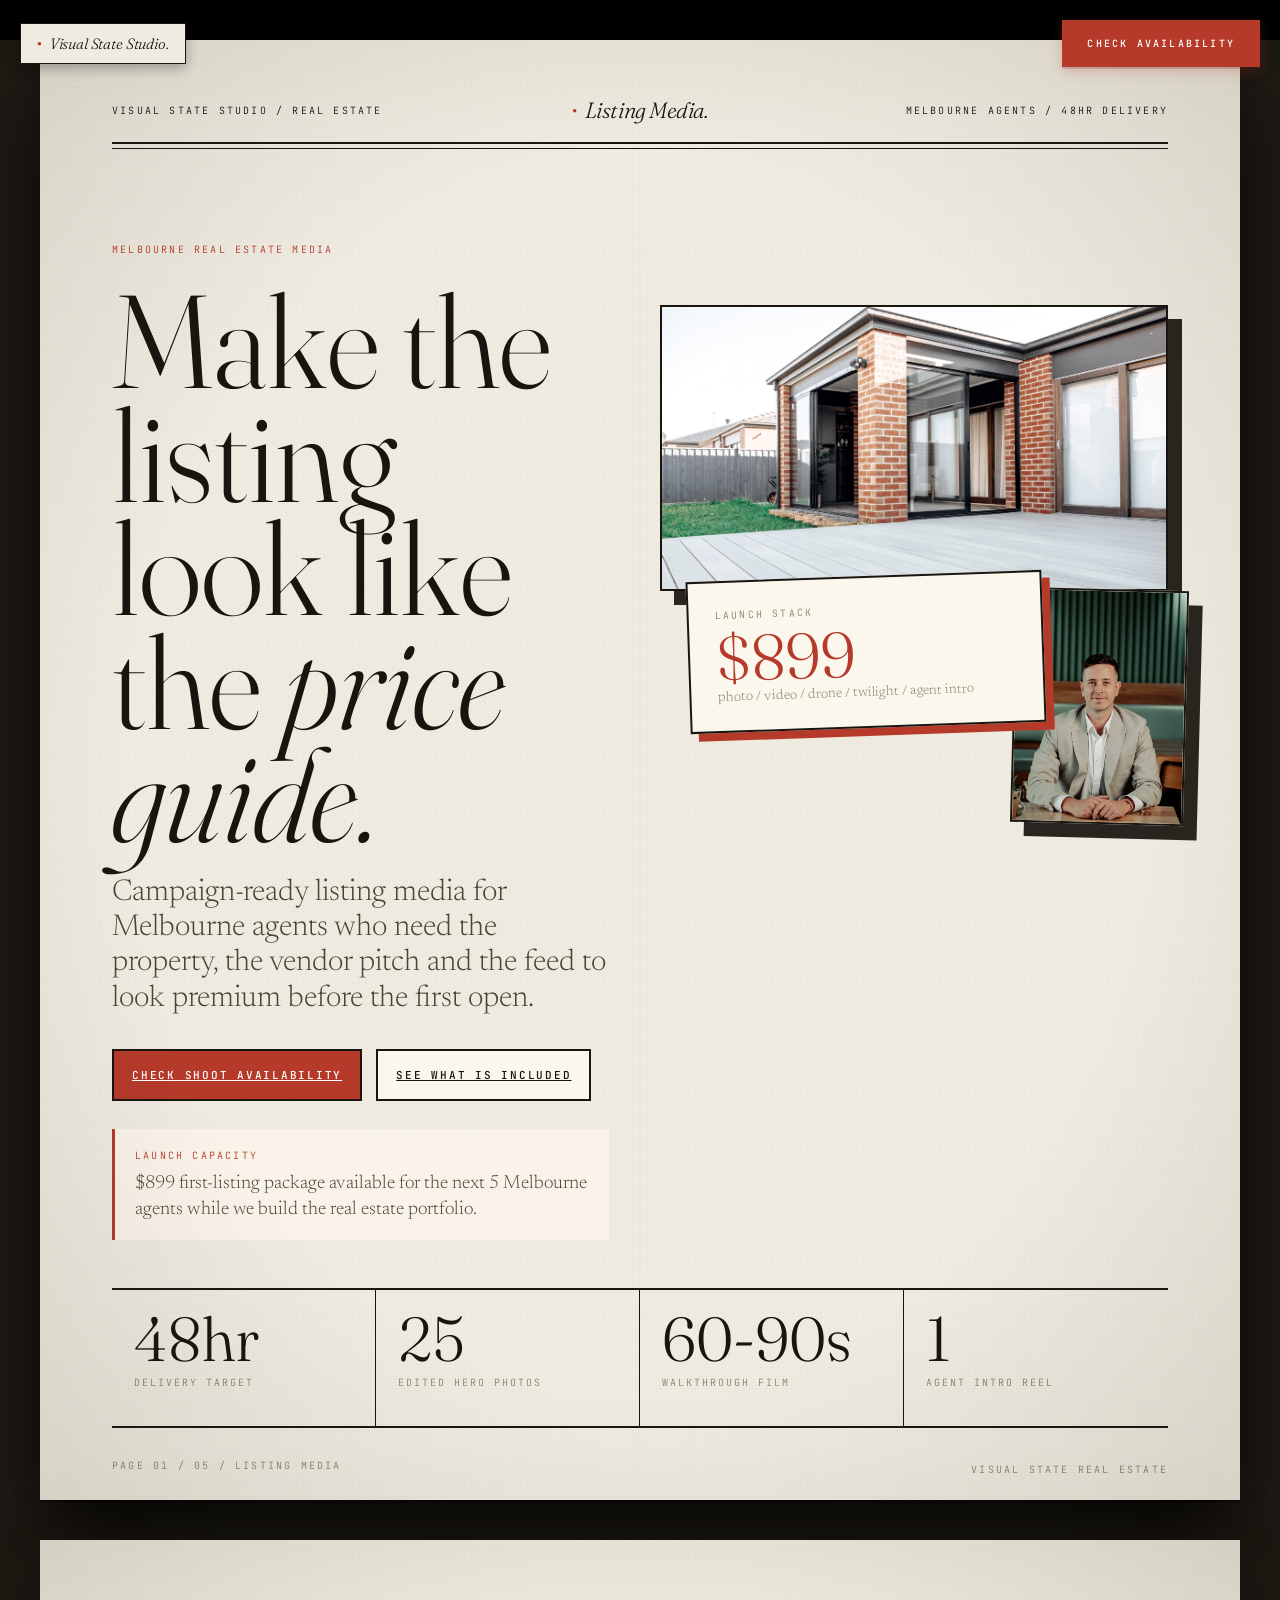
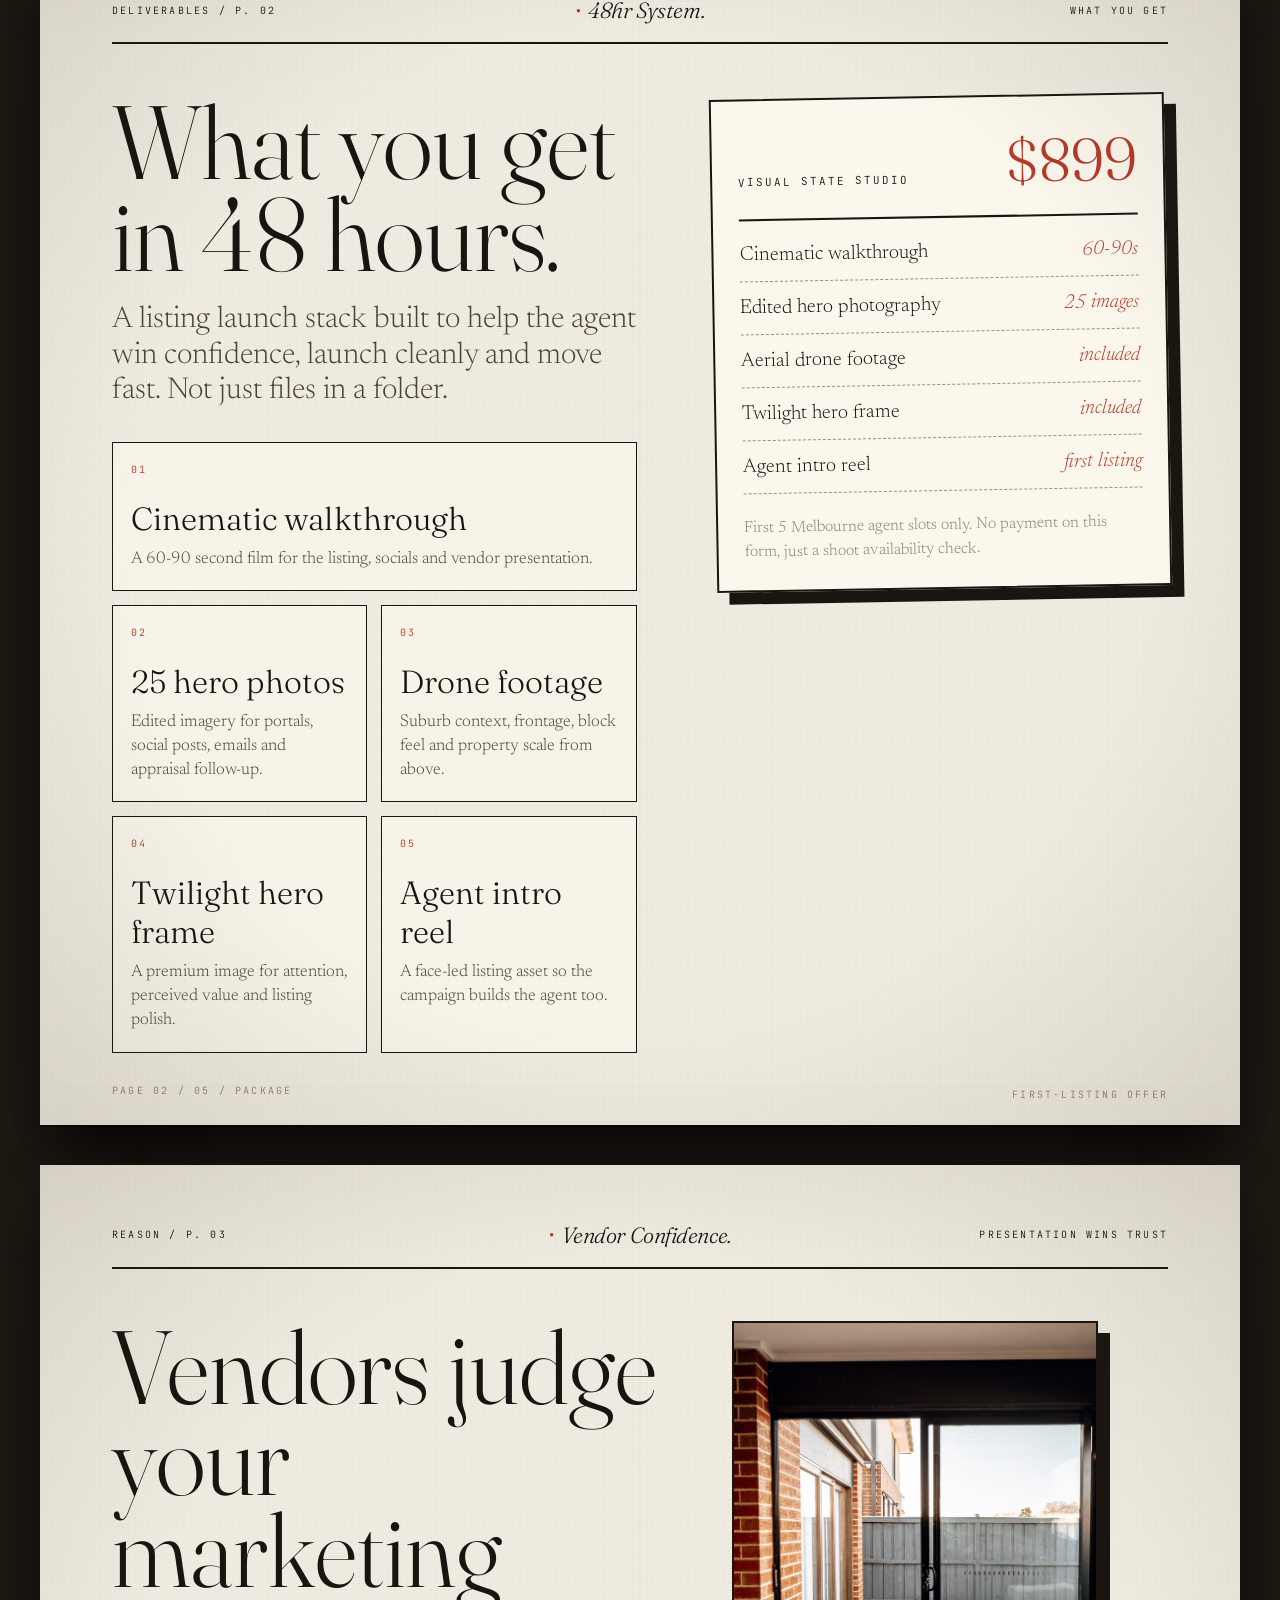
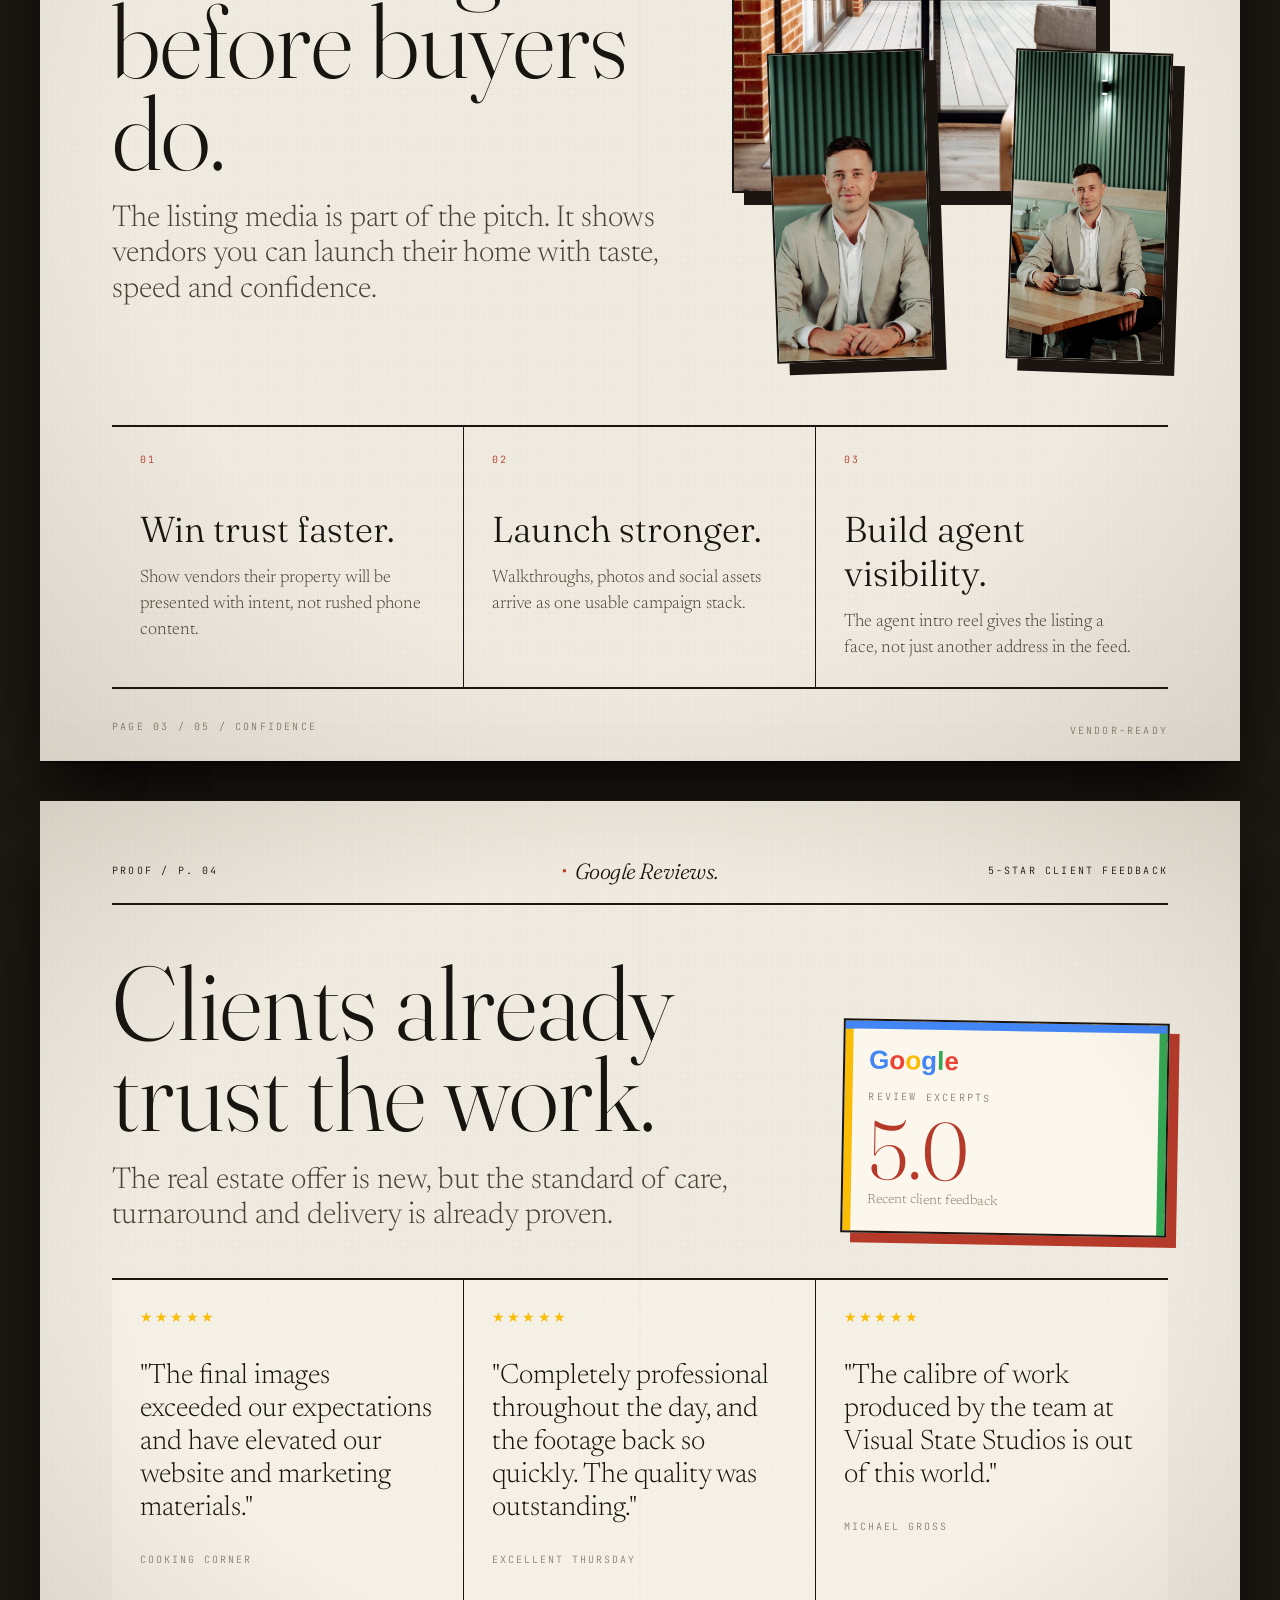
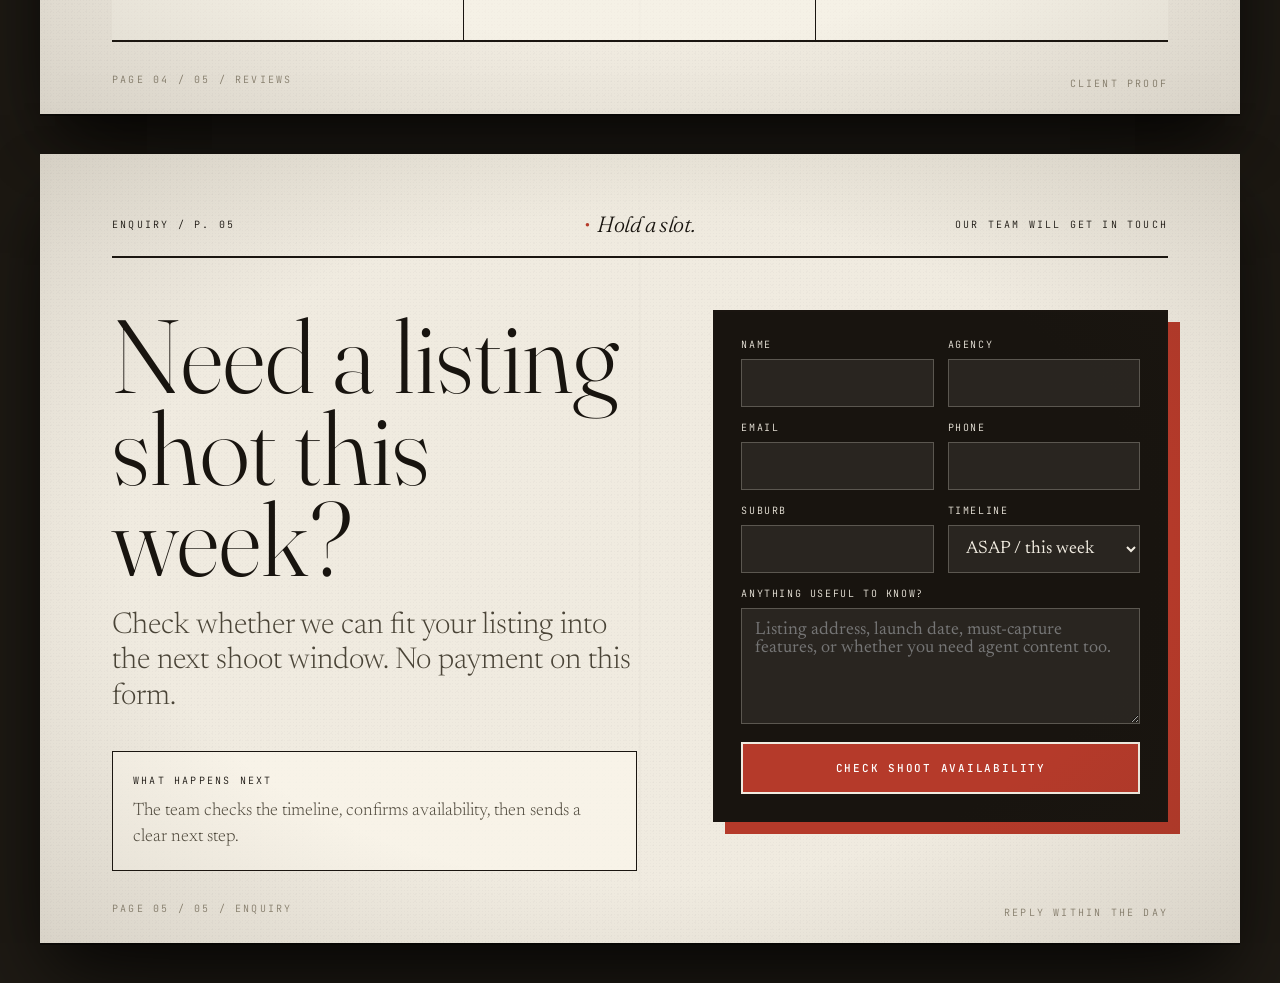
==== commit d54c62f2: "Polish mobile hero and review proof" ====
--- a/real-estate/index.html
+++ b/real-estate/index.html
@@ -223,7 +223,10 @@
         </p>
       </div>
       <div class="re-rating-stamp" aria-label="Google review rating">
-        <span class="mono">Google reviews</span>
+        <span class="re-google-word" aria-label="Google">
+          <b>G</b><b>o</b><b>o</b><b>g</b><b>l</b><b>e</b>
+        </span>
+        <span class="mono">Review excerpts</span>
         <strong>5.0</strong>
         <small>Recent client feedback</small>
       </div>
--- a/assets/css/real-estate.css
+++ b/assets/css/real-estate.css
@@ -1,6 +1,10 @@
 .real-estate-page .topbar {
   grid-template-columns: auto auto;
   justify-content: space-between;
+}
+
+.real-estate-page .page {
+  max-width: min(1680px, calc(100vw - 80px));
 }
 
 .real-estate-page .topbar-cta {
@@ -10,7 +14,7 @@
 }
 
 .re-cover {
-  min-height: calc(100svh - 80px);
+  min-height: auto;
 }
 
 .re-hero {
@@ -445,7 +449,11 @@
   padding: 24px;
   border: 2px solid var(--rule);
   background: var(--paper-raised);
-  box-shadow: 10px 10px 0 var(--stamp);
+  box-shadow:
+    10px 10px 0 var(--stamp),
+    inset 0 8px 0 #4285f4,
+    inset 8px 0 0 #fbbc05,
+    inset -8px 0 0 #34a853;
   transform: rotate(1deg);
 }
 
@@ -453,6 +461,37 @@
 .re-rating-stamp small {
   display: block;
   color: var(--muted);
+}
+
+.re-google-word {
+  margin-bottom: 14px;
+  font-family: Arial, sans-serif;
+  font-size: 26px;
+  font-weight: 700;
+  letter-spacing: 0;
+  text-transform: none;
+}
+
+.re-google-word b {
+  font-weight: 700;
+}
+
+.re-google-word b:nth-child(1),
+.re-google-word b:nth-child(4) {
+  color: #4285f4;
+}
+
+.re-google-word b:nth-child(2),
+.re-google-word b:nth-child(6) {
+  color: #ea4335;
+}
+
+.re-google-word b:nth-child(3) {
+  color: #fbbc05;
+}
+
+.re-google-word b:nth-child(5) {
+  color: #34a853;
 }
 
 .re-rating-stamp strong {
@@ -485,7 +524,7 @@
 }
 
 .re-stars {
-  color: var(--stamp);
+  color: #fbbc05;
   font-family: 'JetBrains Mono', monospace;
   font-size: 14px;
   letter-spacing: .16em;
@@ -657,6 +696,7 @@
 
   .re-review-grid article {
     min-height: 0;
+    padding: 22px 24px;
     border-right: 0;
     border-bottom: 1px solid var(--rule);
   }
@@ -670,6 +710,17 @@
   .real-estate-page .page {
     max-width: calc(100vw - 24px);
     padding: 72px 24px 76px;
+  }
+
+  .real-estate-page .topbar {
+    align-items: start;
+  }
+
+  .real-estate-page .topbar-cta {
+    max-width: 170px;
+    justify-content: center;
+    text-align: center;
+    line-height: 1.25;
   }
 
   .re-copy h1,
@@ -690,7 +741,7 @@
   }
 
   .re-visual-stack {
-    min-height: 500px;
+    min-height: 430px;
     padding-top: 28px;
     padding-bottom: 0;
   }
@@ -700,16 +751,21 @@
   }
 
   .re-frame-small {
-    top: 255px;
+    top: 212px;
     right: -10px;
-    width: 48%;
-    height: 170px;
+    width: 44%;
+    height: 150px;
   }
 
   .re-stat-card {
-    top: 250px;
-    width: 72%;
-    left: 12px;
+    top: 214px;
+    width: 70%;
+    left: -6px;
+    padding: 20px;
+  }
+
+  .re-stat-card strong {
+    font-size: 52px;
   }
 
   .re-proof-strip,
@@ -730,12 +786,37 @@
     min-height: 620px;
   }
 
+  .re-reviews-layout {
+    gap: 24px;
+    padding-top: 36px;
+  }
+
+  .re-rating-stamp {
+    padding: 18px;
+    transform: none;
+  }
+
+  .re-google-word {
+    margin-bottom: 8px;
+    font-size: 22px;
+  }
+
   .re-rating-stamp strong {
-    font-size: 64px;
+    margin: 8px 0 6px;
+    font-size: 56px;
+  }
+
+  .re-review-grid {
+    margin-top: 28px;
   }
 
   .re-review-grid p {
-    font-size: 23px;
+    margin-top: 18px;
+    font-size: 21px;
+  }
+
+  .re-review-grid span {
+    margin-top: 18px;
   }
 
   .re-proof-house {
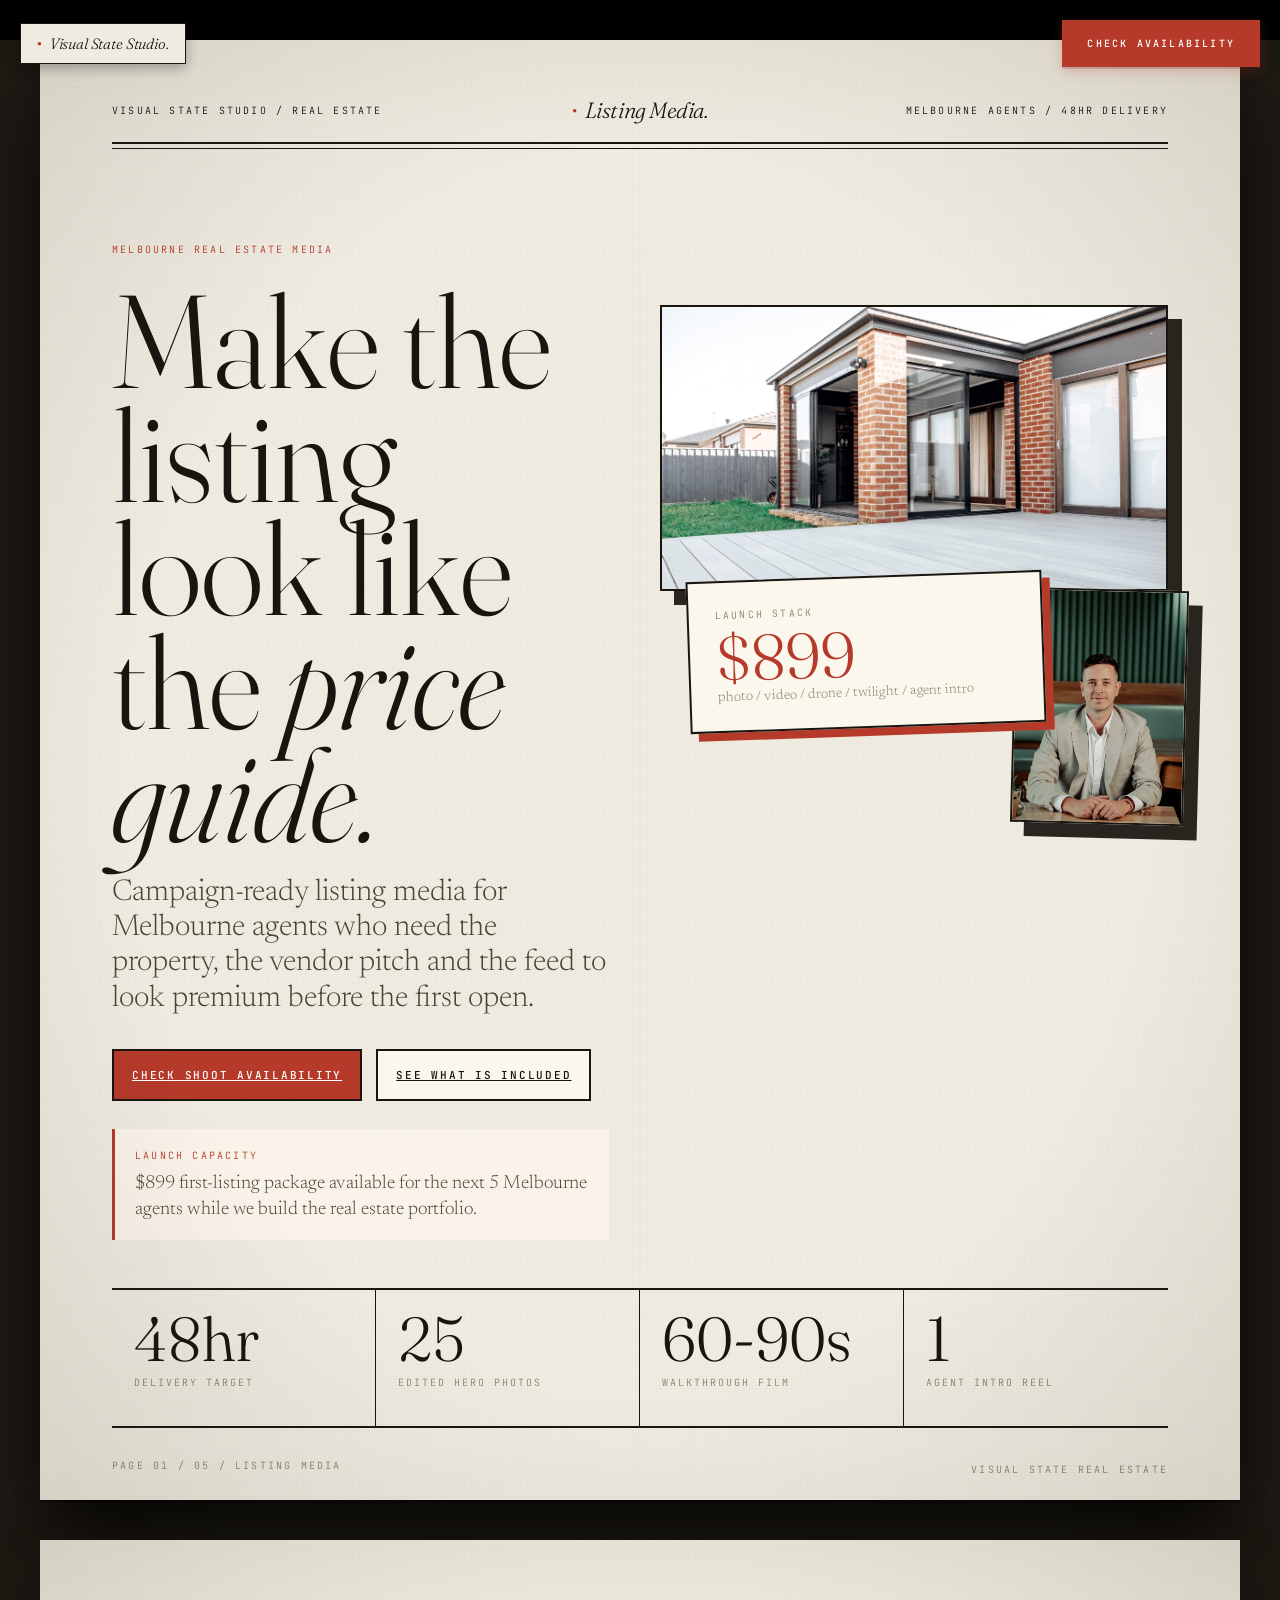
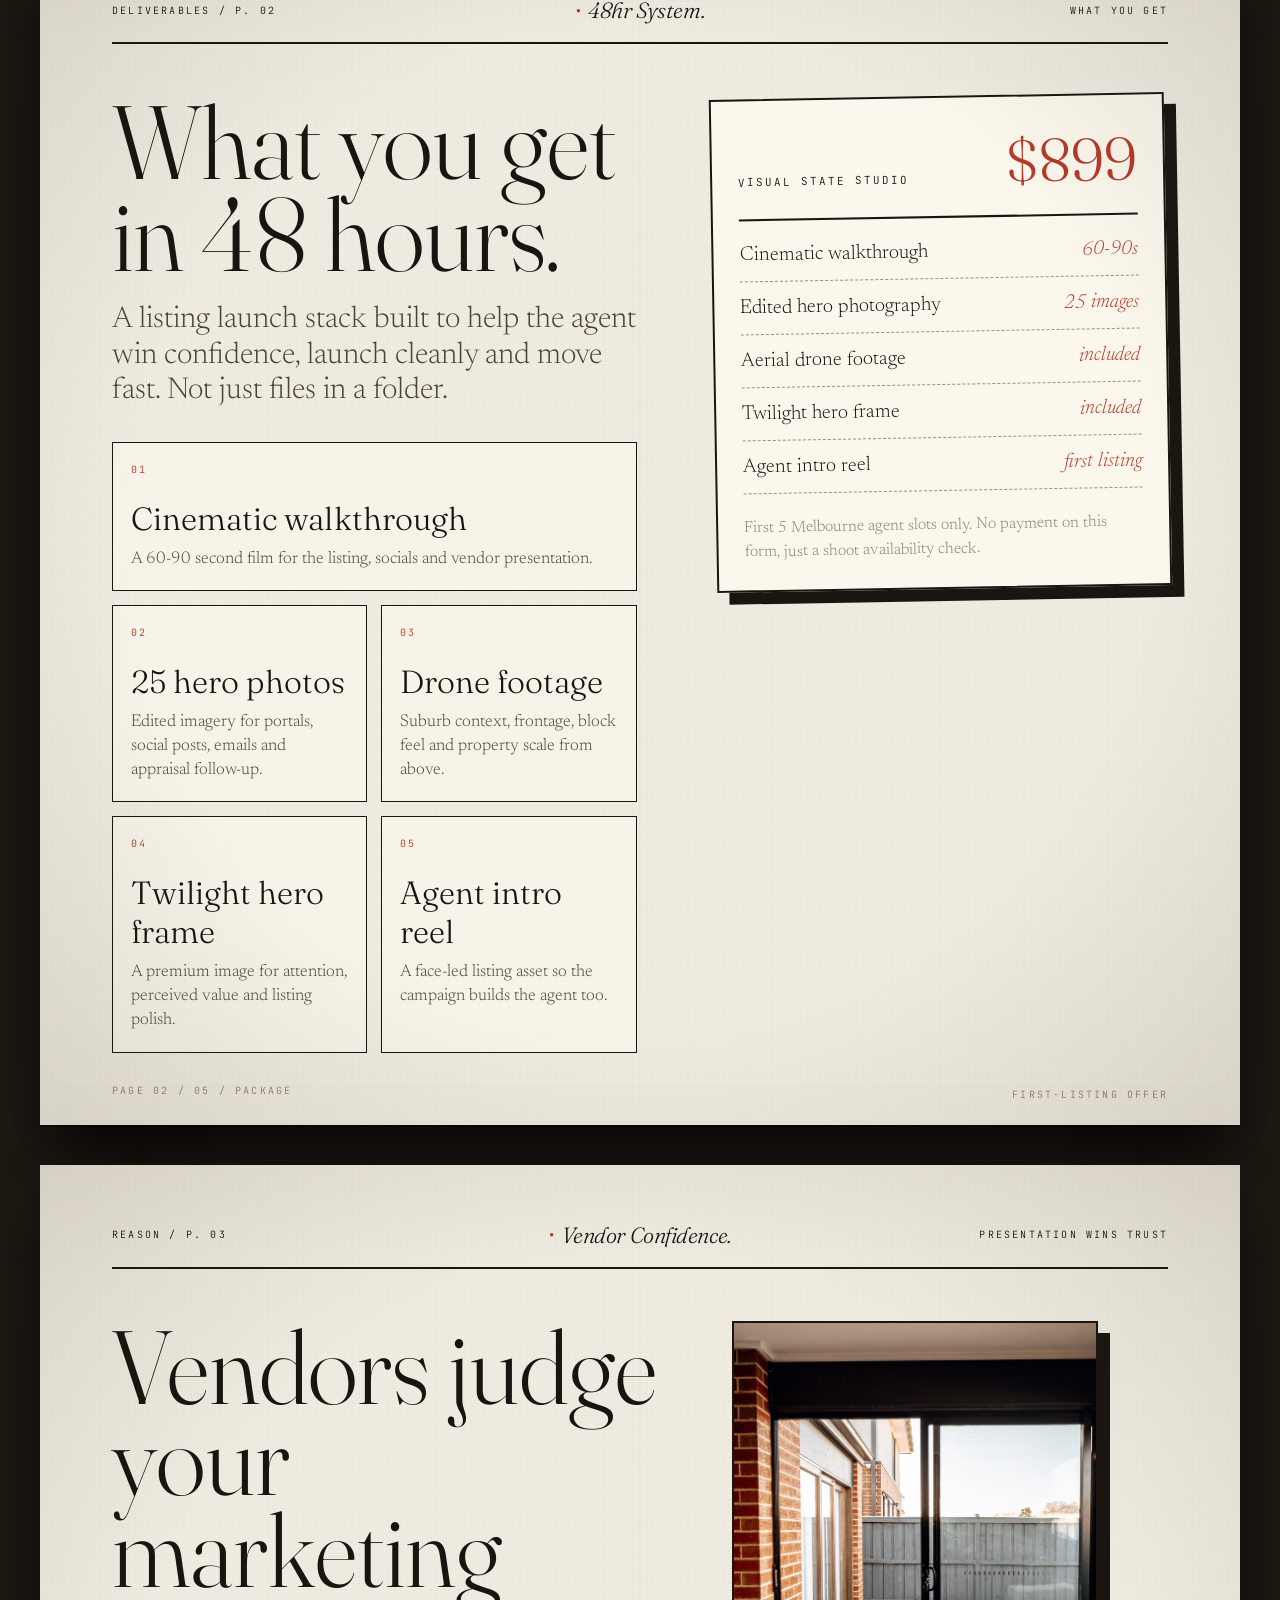
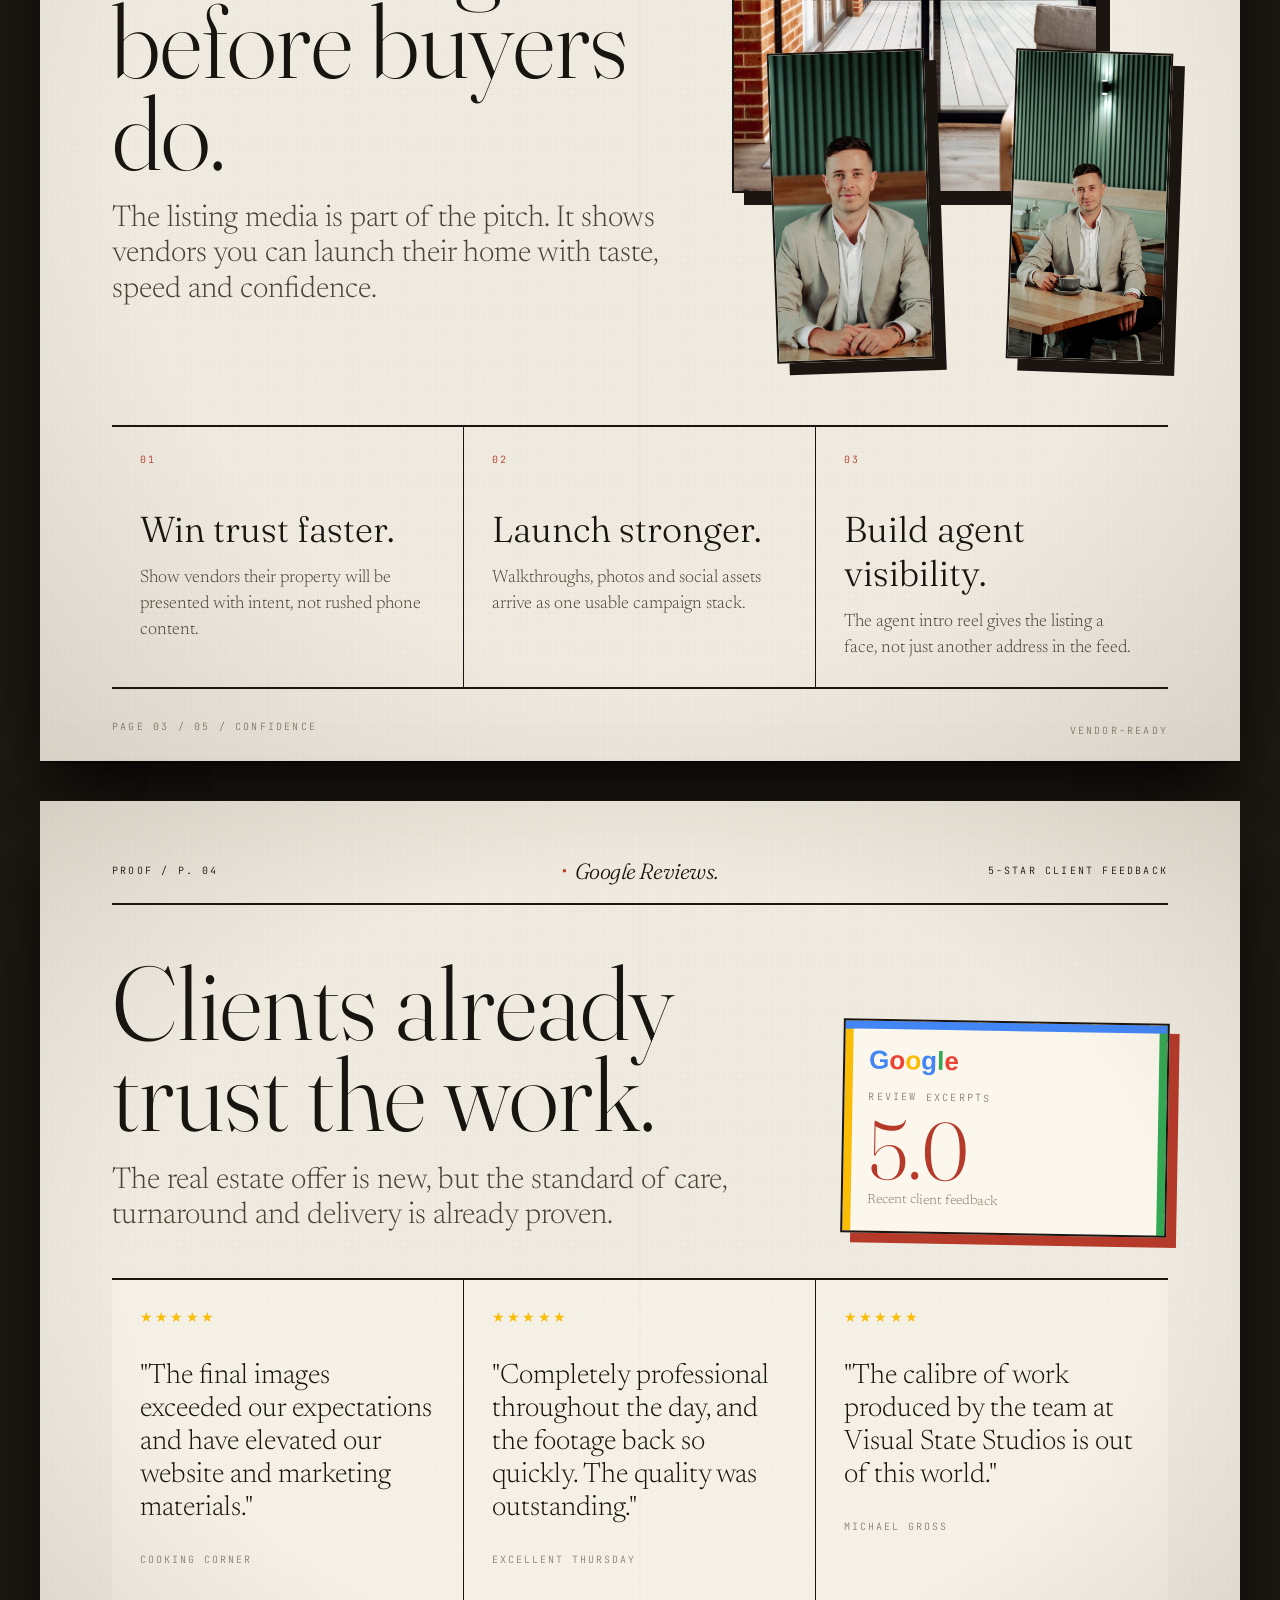
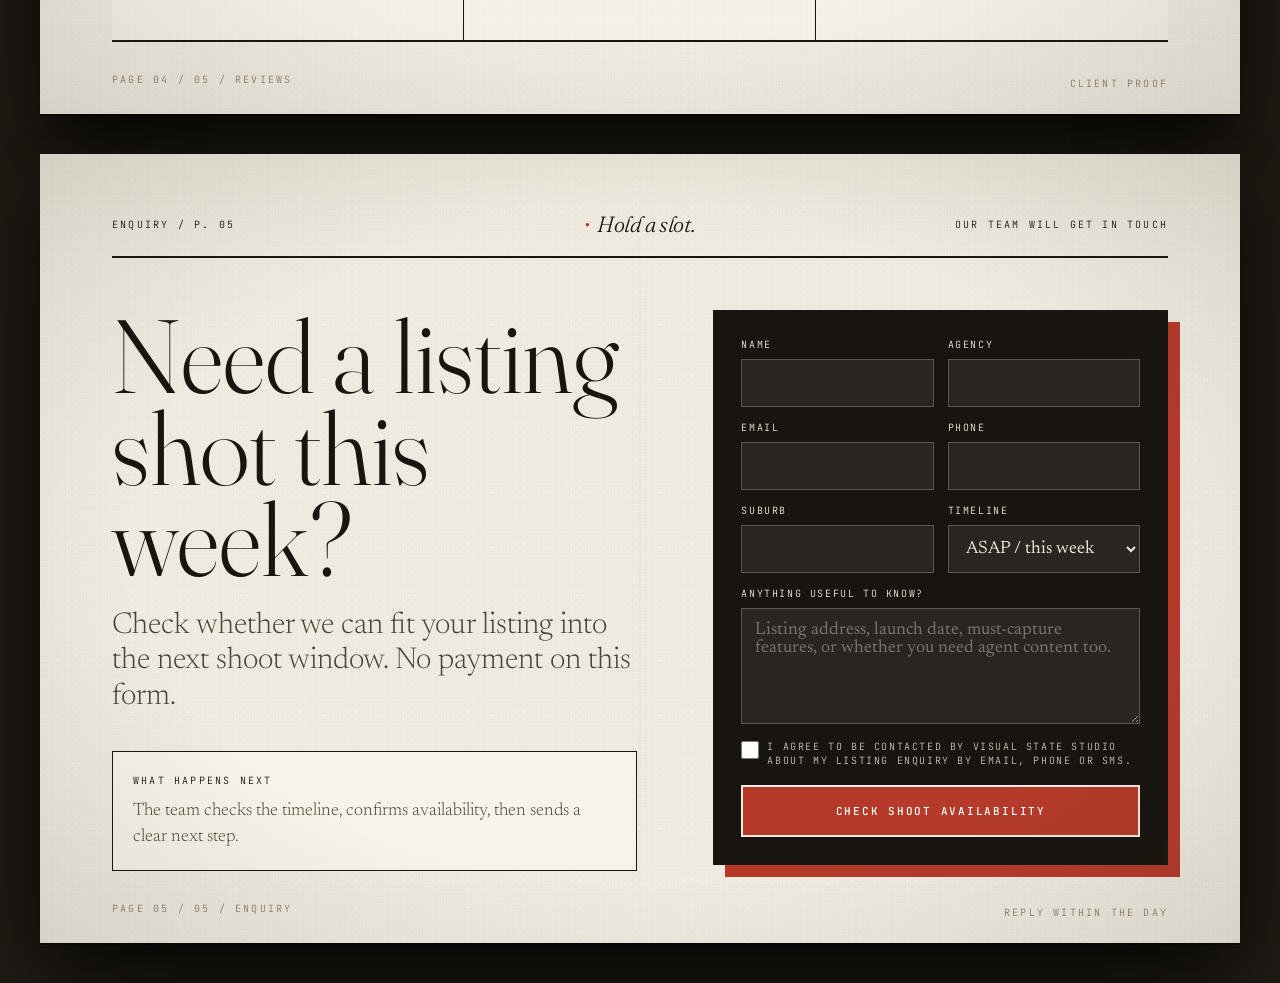
==== commit 21b65ff6: "Add real estate lead consent" ====
--- a/real-estate/index.html
+++ b/real-estate/index.html
@@ -32,7 +32,7 @@
 <link href="https://fonts.googleapis.com/css2?family=Fraunces:ital,opsz,wght@0,9..144,300;0,9..144,400;1,9..144,300;1,9..144,400&family=Newsreader:ital,wght@0,300;0,400;1,300;1,400&family=JetBrains+Mono:wght@300;400;500&family=Caveat:wght@400;600&display=swap" rel="stylesheet">
 
 <link rel="stylesheet" href="../assets/css/site.css">
-<link rel="stylesheet" href="../assets/css/real-estate.css">
+<link rel="stylesheet" href="../assets/css/real-estate.css?v=warmup1">
 </head>
 <body class="real-estate-page">
 
@@ -275,8 +275,10 @@
 
       <form
         class="re-lead-form"
+        data-lead-form
         action="https://josephds.app.n8n.cloud/webhook/real-estate-listing-enquiry"
         method="post"
+        target="re-submit-frame"
       >
         <input type="hidden" name="leadType" value="Current or upcoming listing">
         <input type="hidden" name="packageInterest" value="$899 Listing Launch Package">
@@ -300,8 +302,19 @@
           Anything useful to know?
           <textarea name="notes" rows="5" placeholder="Listing address, launch date, must-capture features, or whether you need agent content too."></textarea>
         </label>
+        <label class="re-consent">
+          <input type="checkbox" name="contactConsent" value="yes" required>
+          <span>I agree to be contacted by Visual State Studio about my listing enquiry by email, phone or SMS.</span>
+        </label>
         <button type="submit" class="re-submit">Check shoot availability</button>
       </form>
+      <iframe class="re-submit-frame" name="re-submit-frame" title="Lead form submission"></iframe>
+      <div class="re-thank-you" data-thank-you aria-live="polite" tabindex="-1">
+        <span class="mono">Request received</span>
+        <h3>We have your listing details.</h3>
+        <p>The Visual State team will check the shoot window and come back with availability, timing and the cleanest next step.</p>
+        <a href="#cover" class="re-btn re-btn-secondary">Back to top</a>
+      </div>
     </div>
 
     <div class="page-number">Page 05 / 05 / Enquiry</div>
@@ -309,6 +322,29 @@
   </article>
 </main>
 
+<script>
+  (function () {
+    var form = document.querySelector('[data-lead-form]');
+    var thanks = document.querySelector('[data-thank-you]');
+    var frame = document.querySelector('.re-submit-frame');
+    if (!form || !thanks || !frame) return;
+
+    var submitted = false;
+    form.addEventListener('submit', function () {
+      submitted = true;
+      form.classList.add('is-submitting');
+      var button = form.querySelector('button[type="submit"]');
+      if (button) button.textContent = 'Sending details...';
+    });
+
+    frame.addEventListener('load', function () {
+      if (!submitted) return;
+      form.hidden = true;
+      thanks.classList.add('is-visible');
+      thanks.focus({ preventScroll: true });
+    });
+  })();
+</script>
 <script src="../assets/js/site.js" defer></script>
 </body>
 </html>
--- a/assets/css/real-estate.css
+++ b/assets/css/real-estate.css
@@ -611,10 +611,82 @@
   margin-top: 14px;
 }
 
+.re-consent {
+  margin-top: 16px;
+  display: grid;
+  grid-template-columns: 18px 1fr;
+  align-items: start;
+  gap: 10px;
+  color: rgba(240,235,224,.82);
+  font-family: 'Newsreader', Georgia, serif;
+  font-size: 14px;
+  line-height: 1.35;
+  letter-spacing: 0;
+  text-transform: none;
+}
+
+.re-consent input {
+  width: 18px;
+  min-height: 18px;
+  margin-top: 1px;
+  accent-color: var(--stamp);
+}
+
 .re-submit {
   width: 100%;
   margin-top: 18px;
   cursor: pointer;
+  border-color: var(--paper);
+}
+
+.re-lead-form.is-submitting {
+  opacity: .72;
+  pointer-events: none;
+}
+
+.re-submit-frame {
+  position: absolute;
+  width: 1px;
+  height: 1px;
+  border: 0;
+  opacity: 0;
+  pointer-events: none;
+}
+
+.re-thank-you {
+  display: none;
+  padding: 34px;
+  background: var(--ink);
+  color: var(--paper);
+  border: 2px solid var(--rule);
+  box-shadow: 12px 12px 0 var(--stamp);
+}
+
+.re-thank-you.is-visible {
+  display: block;
+}
+
+.re-thank-you span {
+  color: var(--stamp);
+}
+
+.re-thank-you h3 {
+  margin-top: 20px;
+  font-family: 'Fraunces', serif;
+  font-size: 58px;
+  font-weight: 300;
+  line-height: .92;
+}
+
+.re-thank-you p {
+  margin-top: 20px;
+  font-size: 24px;
+  line-height: 1.25;
+  color: rgba(240,235,224,.78);
+}
+
+.re-thank-you .re-btn {
+  margin-top: 28px;
   border-color: var(--paper);
 }
 
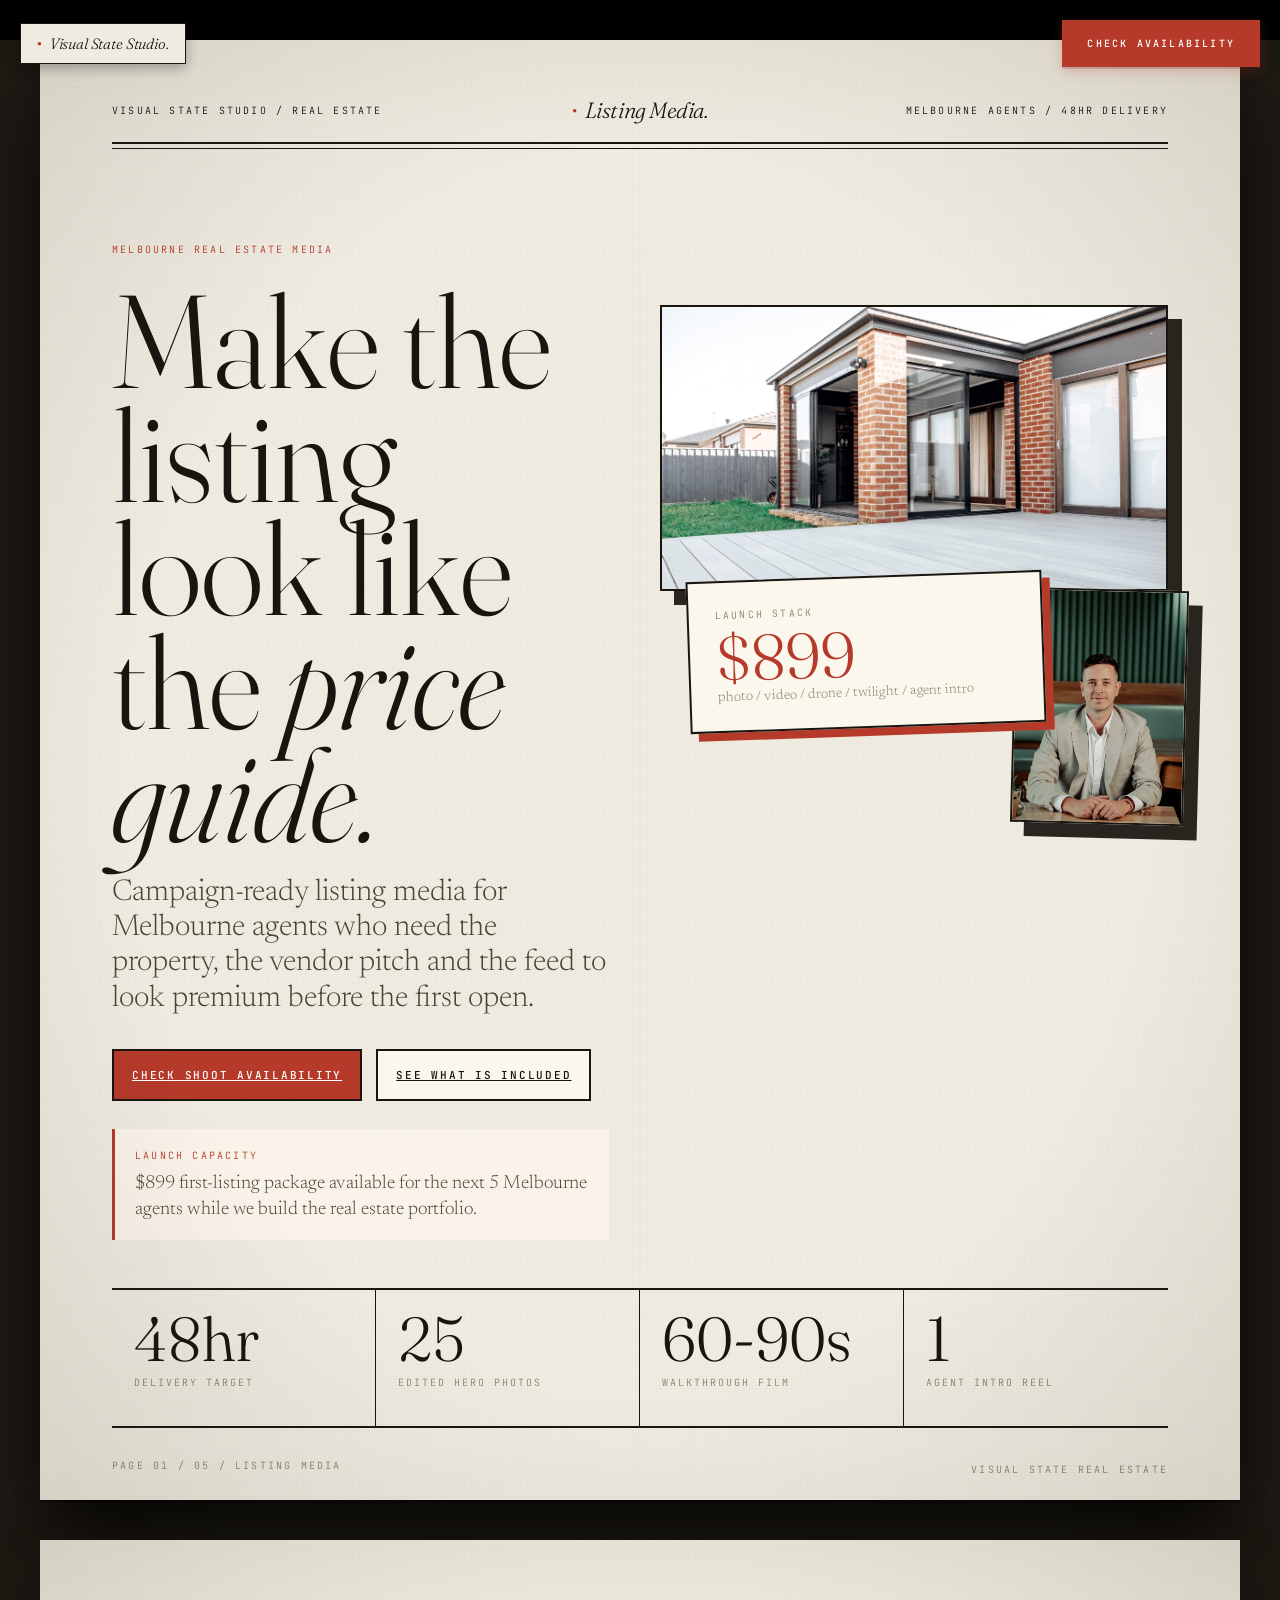
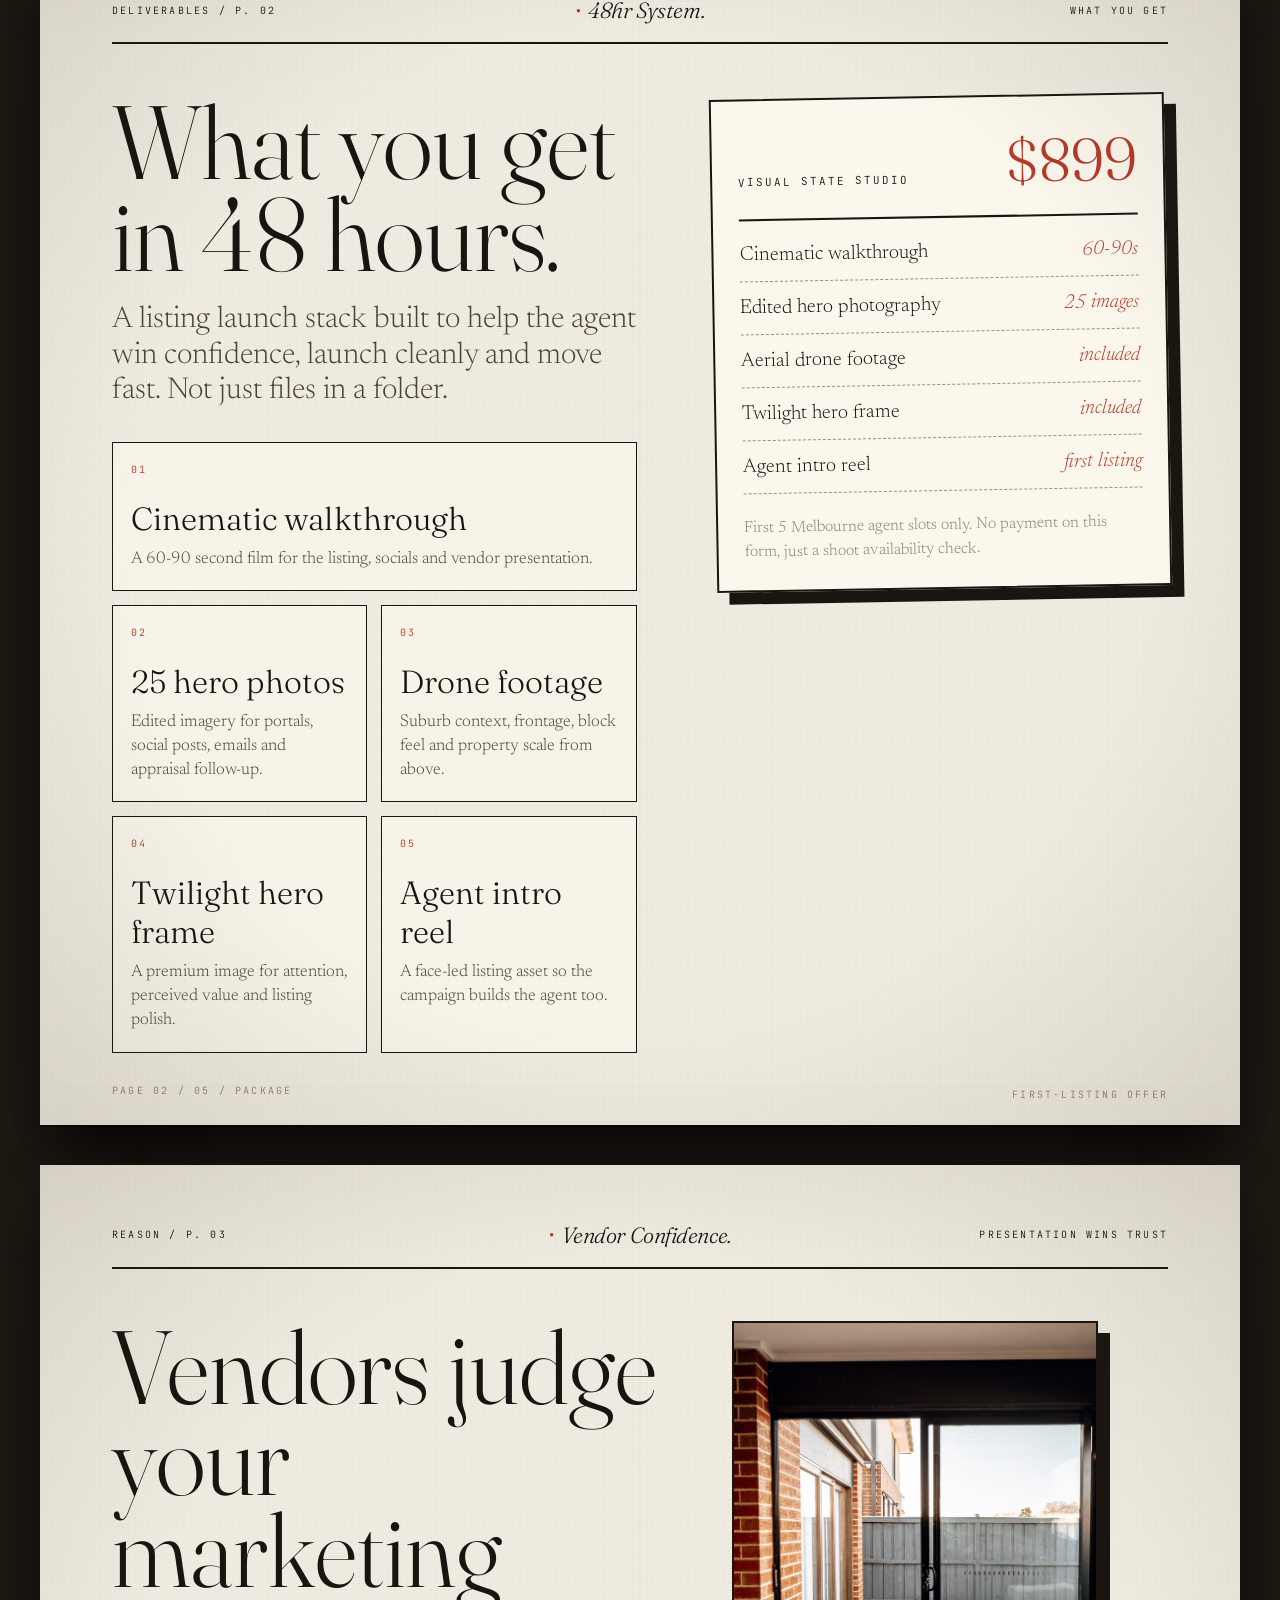
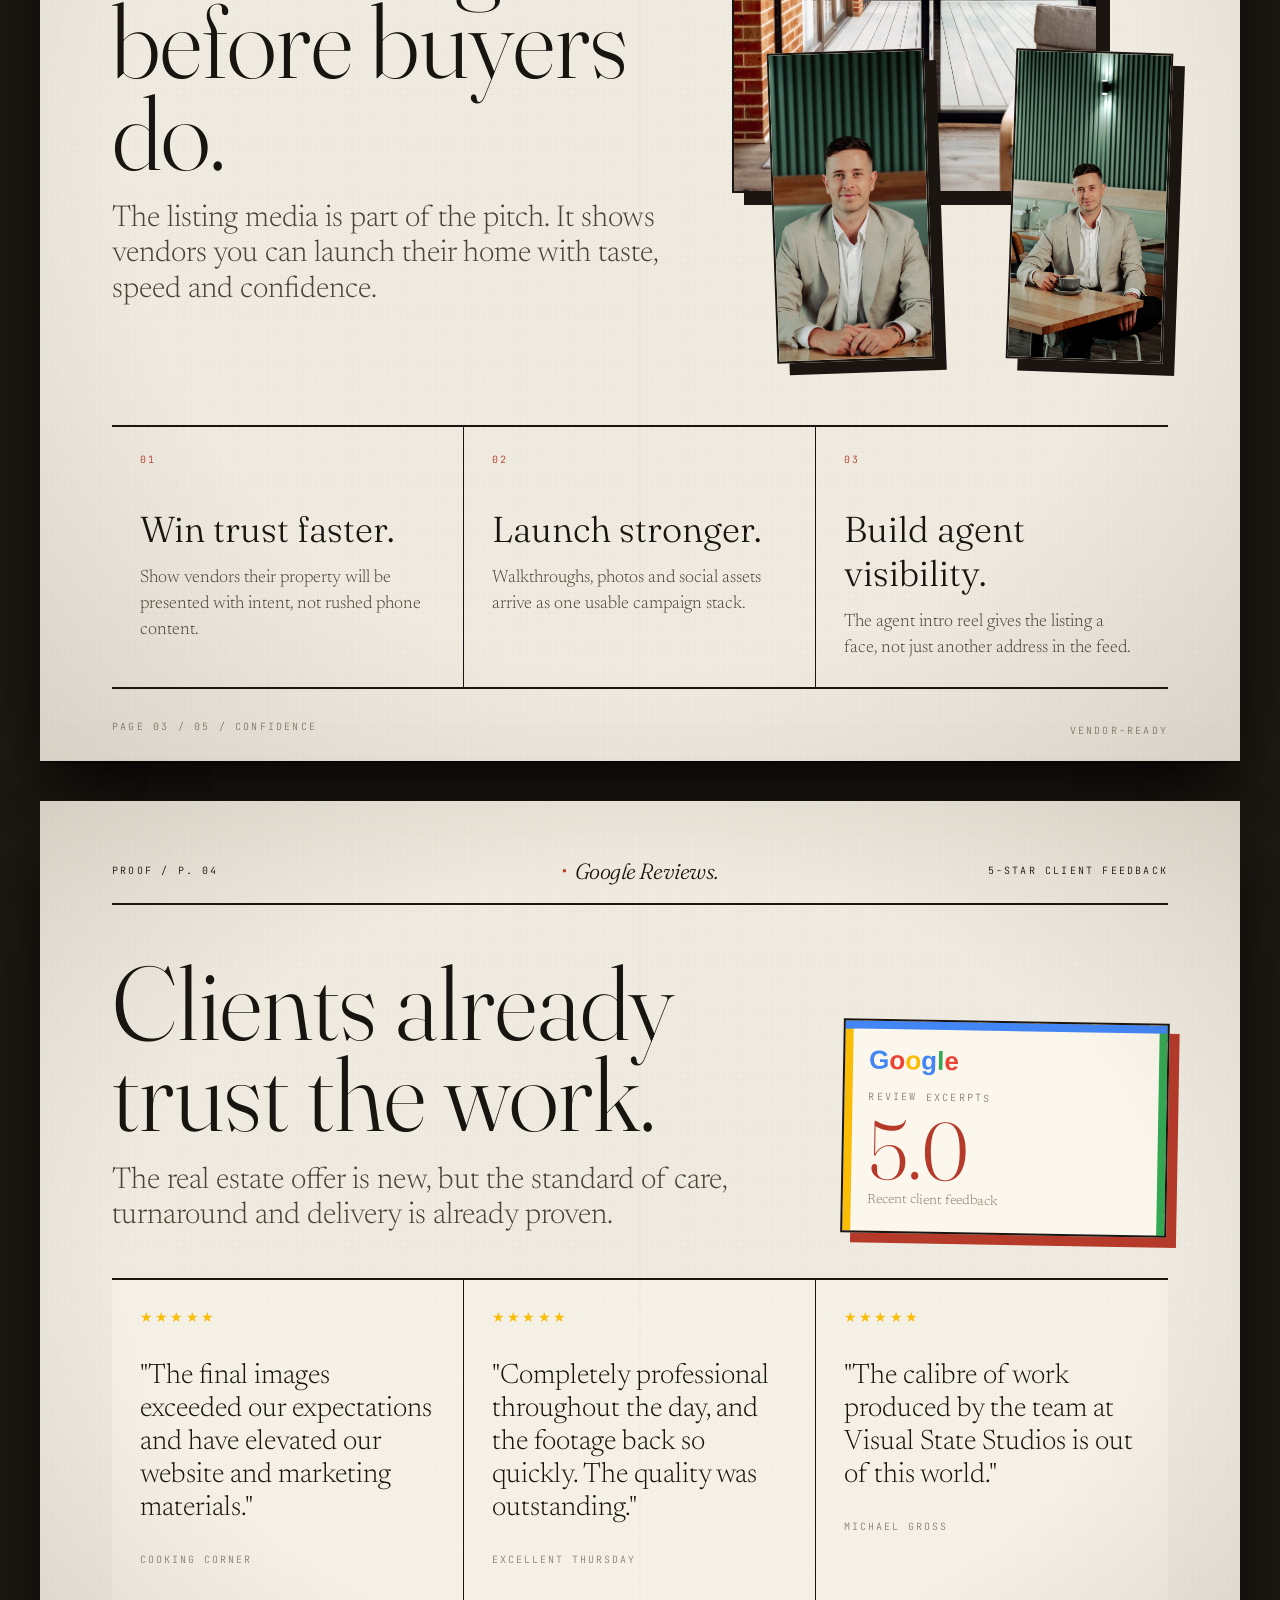
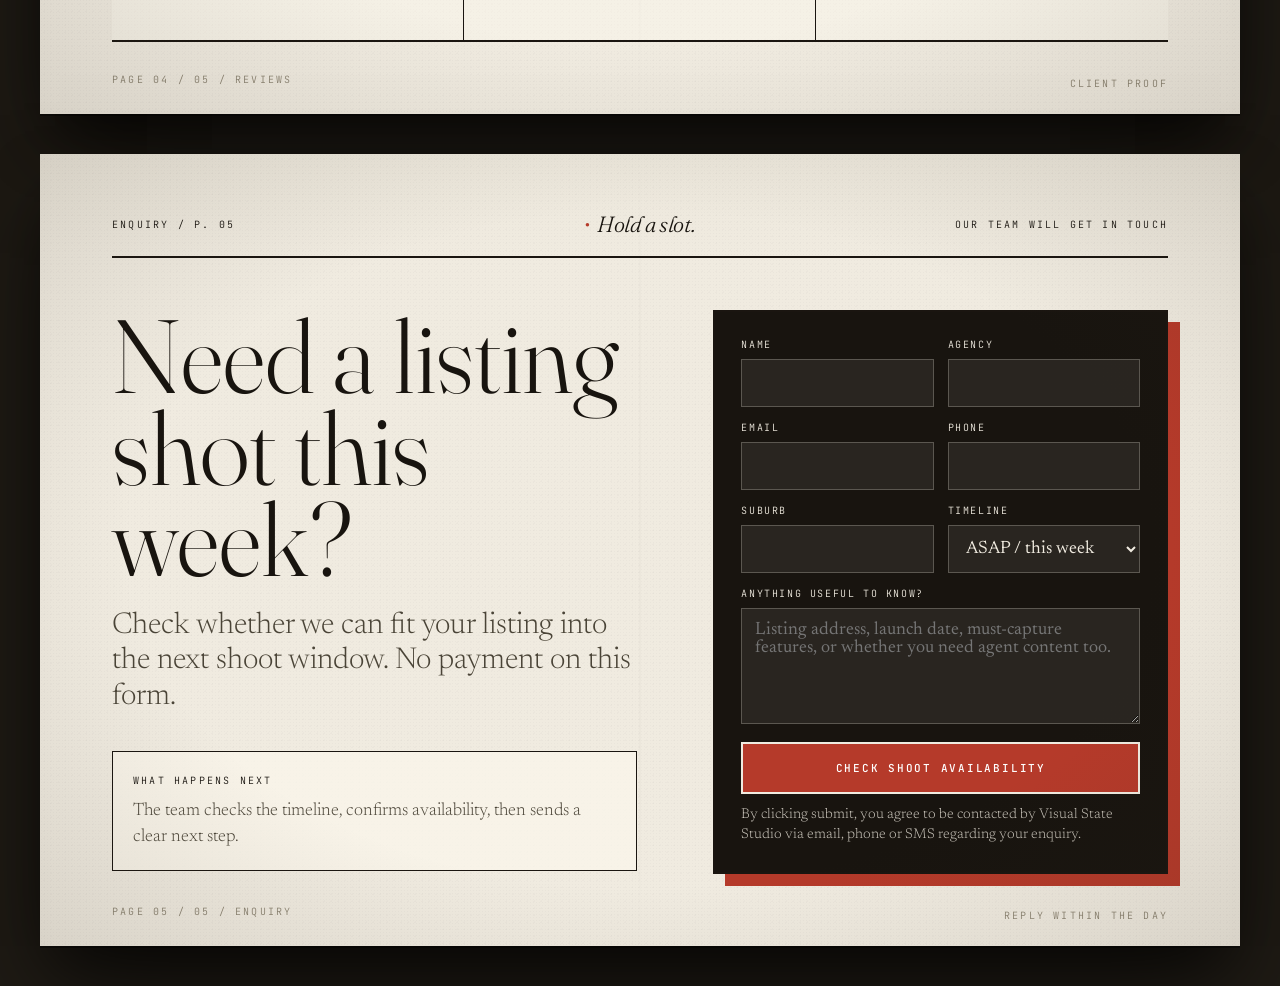
==== commit e3c7d4d9: "Use submit consent notice" ====
--- a/real-estate/index.html
+++ b/real-estate/index.html
@@ -302,11 +302,9 @@
           Anything useful to know?
           <textarea name="notes" rows="5" placeholder="Listing address, launch date, must-capture features, or whether you need agent content too."></textarea>
         </label>
-        <label class="re-consent">
-          <input type="checkbox" name="contactConsent" value="yes" required>
-          <span>I agree to be contacted by Visual State Studio about my listing enquiry by email, phone or SMS.</span>
-        </label>
+        <input type="hidden" name="contactConsent" value="yes">
         <button type="submit" class="re-submit">Check shoot availability</button>
+        <p class="re-consent">By clicking submit, you agree to be contacted by Visual State Studio via email, phone or SMS regarding your enquiry.</p>
       </form>
       <iframe class="re-submit-frame" name="re-submit-frame" title="Lead form submission"></iframe>
       <div class="re-thank-you" data-thank-you aria-live="polite" tabindex="-1">
--- a/assets/css/real-estate.css
+++ b/assets/css/real-estate.css
@@ -612,24 +612,13 @@
 }
 
 .re-consent {
-  margin-top: 16px;
-  display: grid;
-  grid-template-columns: 18px 1fr;
-  align-items: start;
-  gap: 10px;
+  margin-top: 12px;
   color: rgba(240,235,224,.82);
   font-family: 'Newsreader', Georgia, serif;
   font-size: 14px;
-  line-height: 1.35;
+  line-height: 1.4;
   letter-spacing: 0;
   text-transform: none;
-}
-
-.re-consent input {
-  width: 18px;
-  min-height: 18px;
-  margin-top: 1px;
-  accent-color: var(--stamp);
 }
 
 .re-submit {
